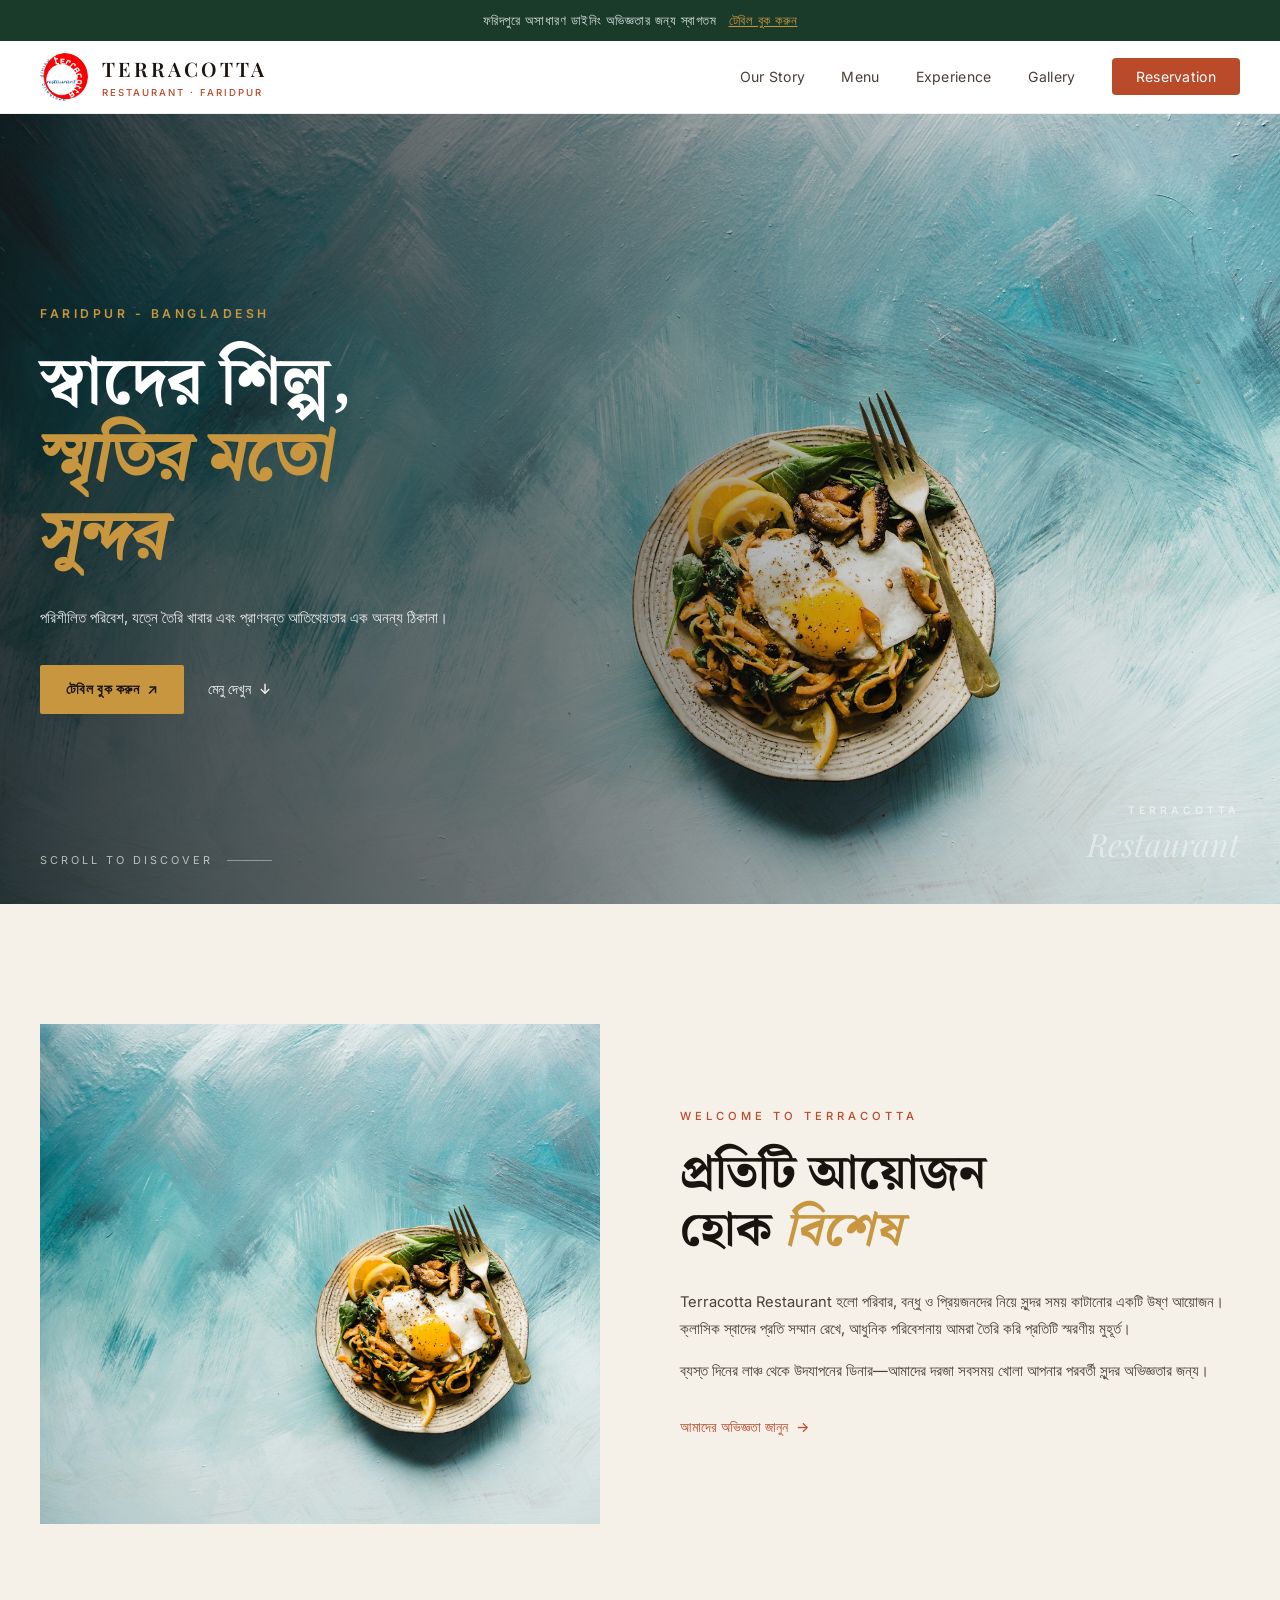
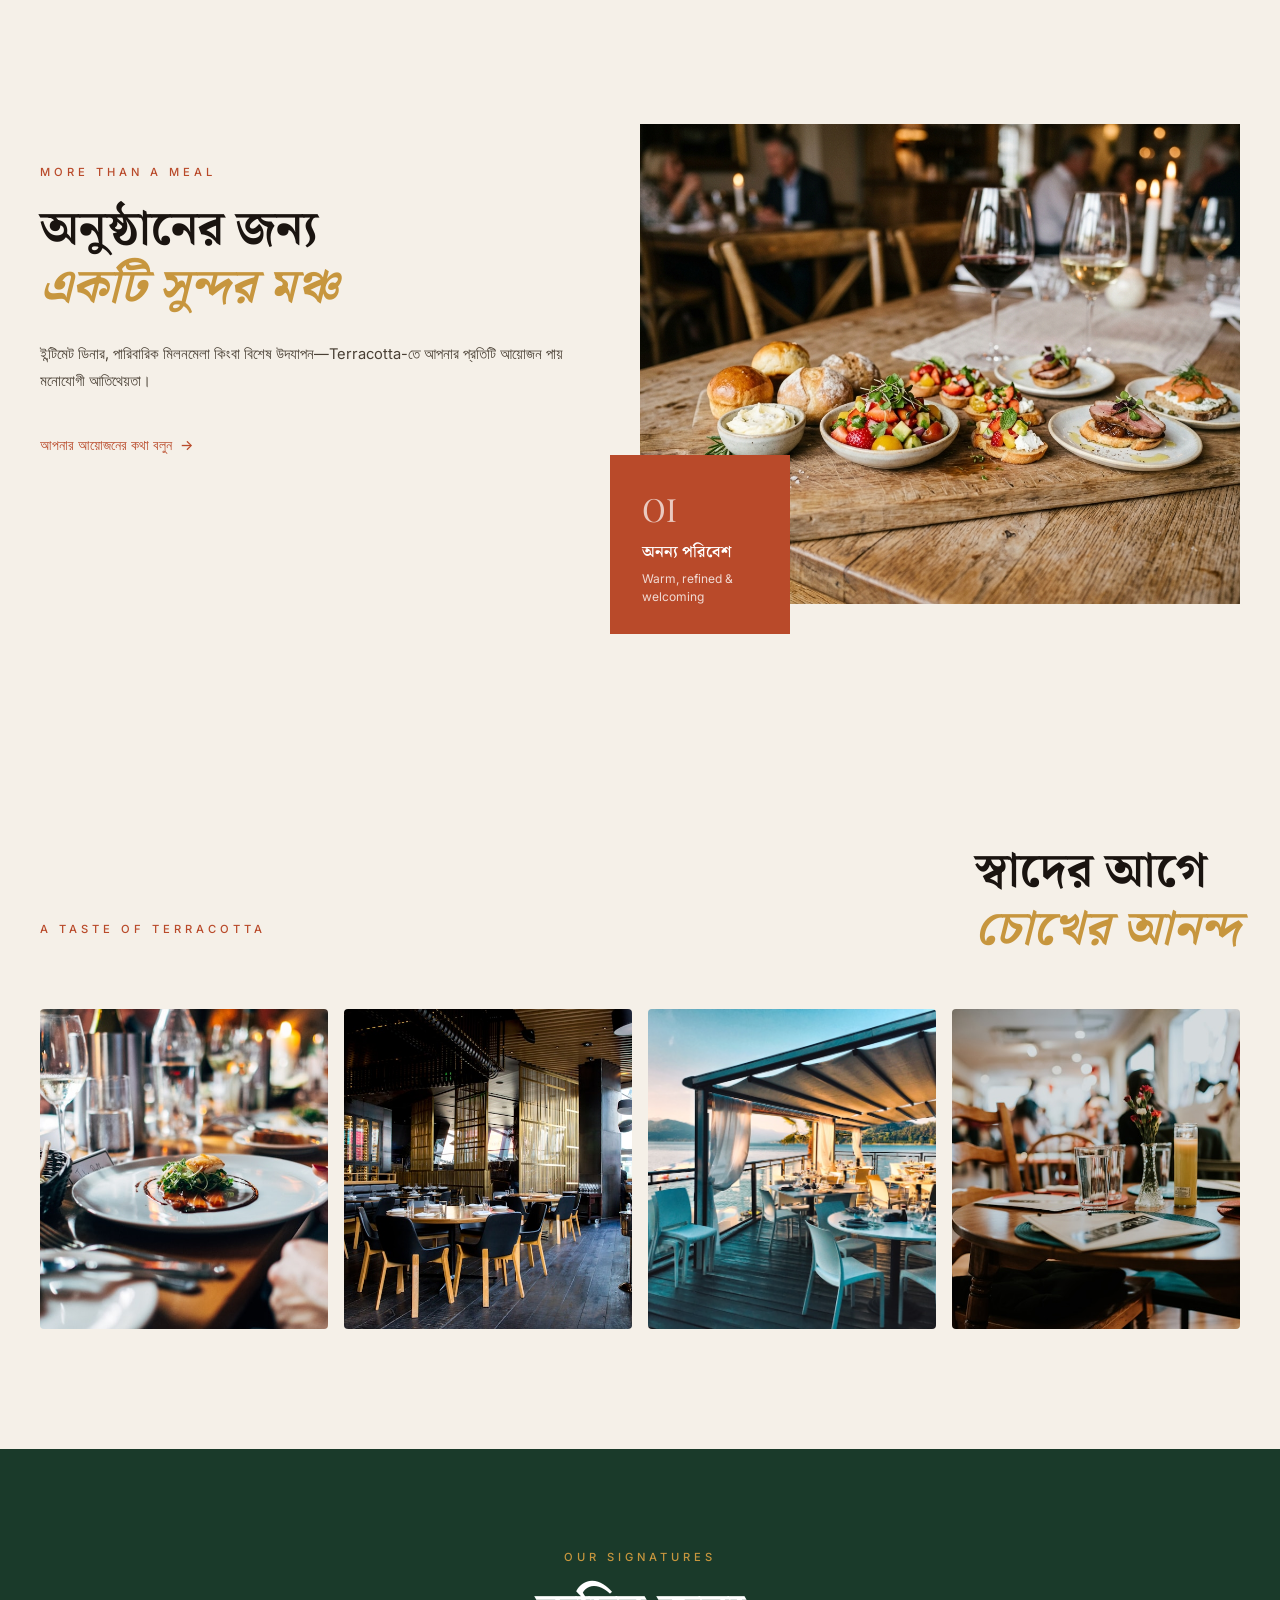
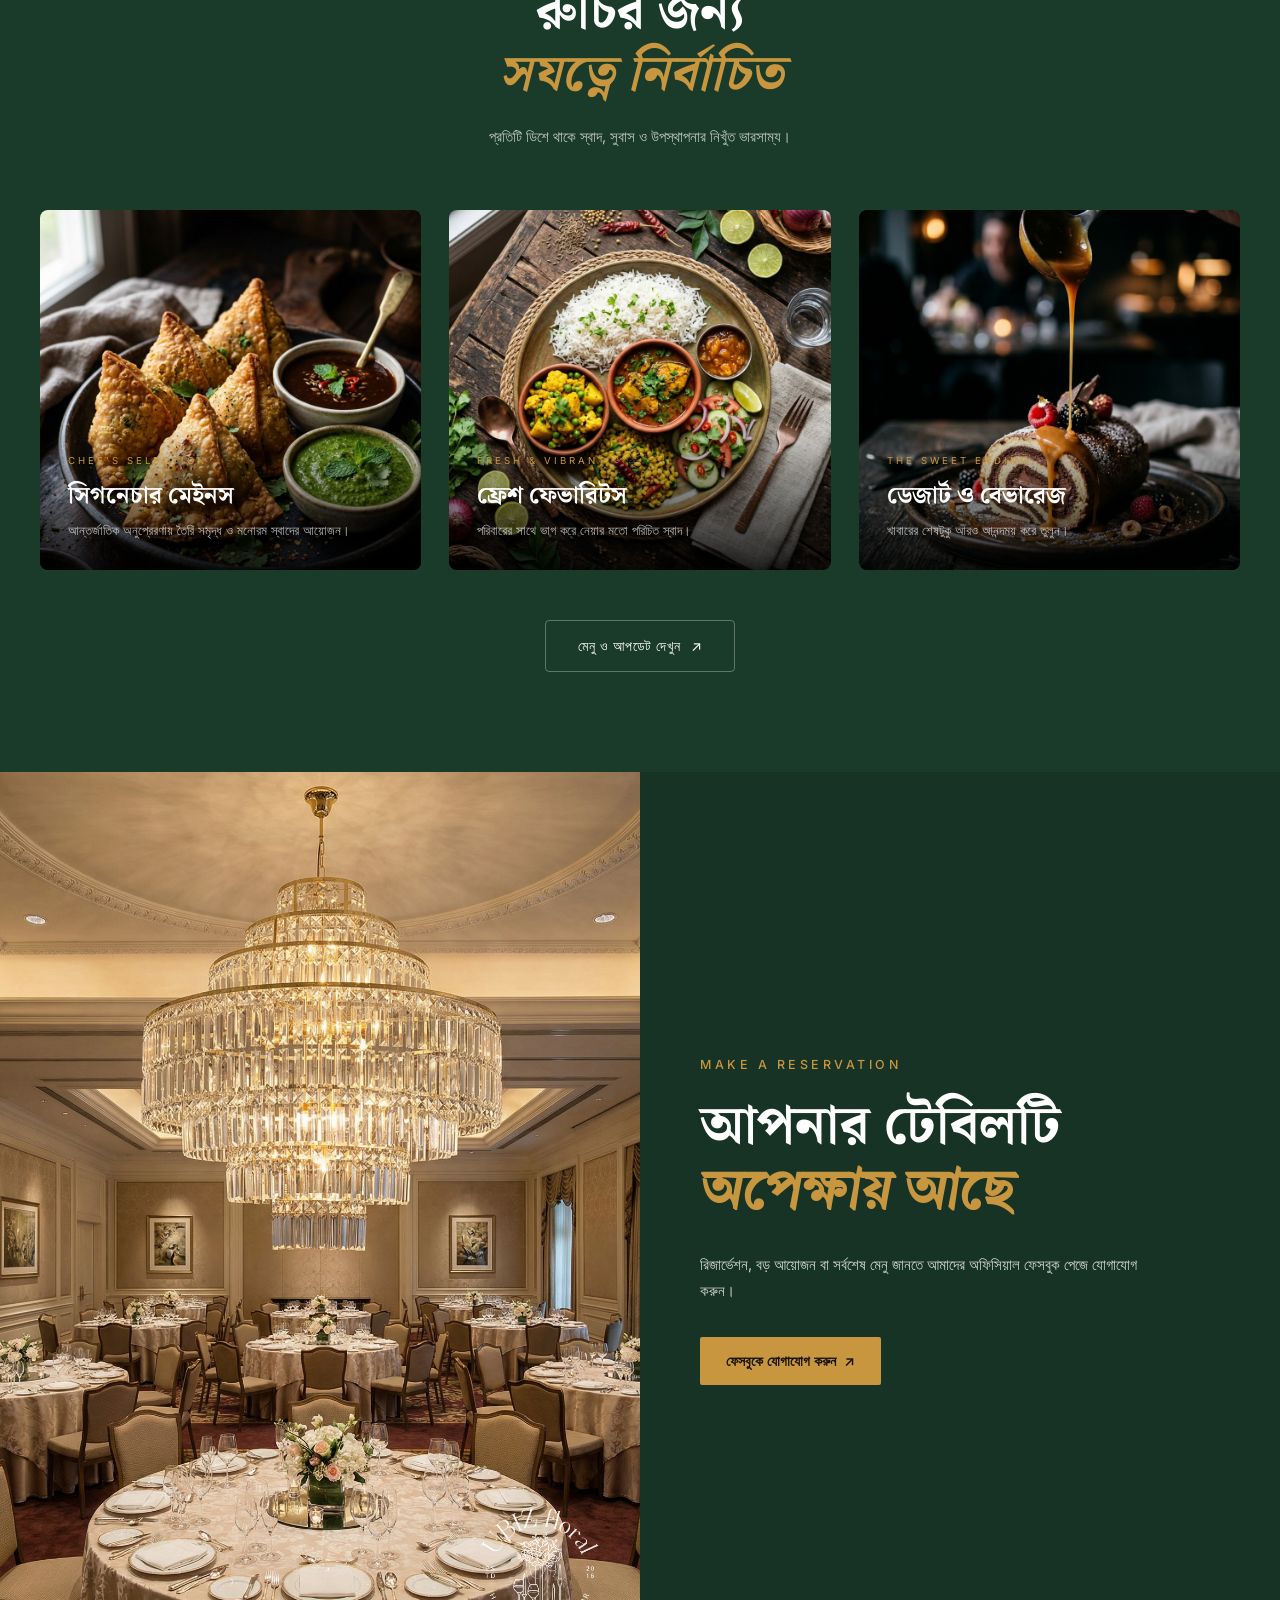
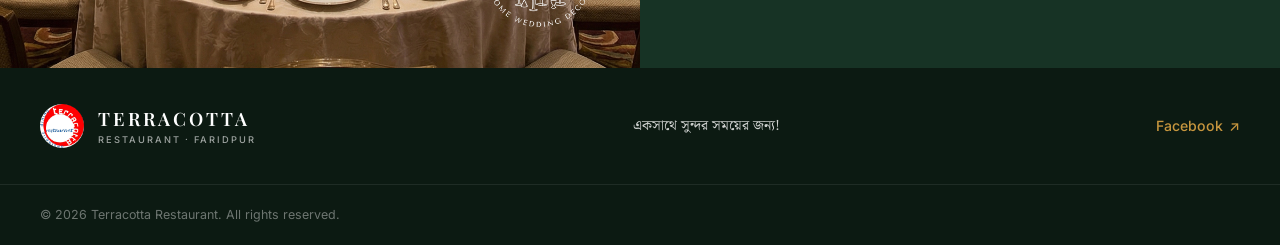
==== index.html @ ff57c8ca "Initial commit: Terracotta Restaurant Website" ====
<!DOCTYPE html>
<html lang="bn">
<head>
    <meta charset="UTF-8">
    <meta name="viewport" content="width=device-width, initial-scale=1.0">
    <title>Terracotta Restaurant · Faridpur</title>
    <meta name="description" content="Terracotta Restaurant - Faridpur's finest dining experience. Authentic cuisine, elegant ambiance, and memorable moments.">
    <link rel="icon" type="image/jpeg" href="assets/logo-restaurant.jpg">
    <link rel="preconnect" href="https://fonts.googleapis.com">
    <link rel="preconnect" href="https://fonts.gstatic.com" crossorigin>
    <link href="https://fonts.googleapis.com/css2?family=Inter:wght@300;400;500;600&family=Noto+Serif+Bengali:wght@400;500;600;700&family=Playfair+Display:ital,wght@0,400;0,600;1,400;1,600&family=Tiro+Bangla:ital@0;1&display=swap" rel="stylesheet">
    <link rel="stylesheet" href="styles.css">
</head>
<body>

    <!-- ===== ANNOUNCEMENT BAR ===== -->
    <div class="announcement-bar">
        ফরিদপুরে অসাধারণ ডাইনিং অভিজ্ঞতার জন্য স্বাগতম <a href="#reservation">টেবিল বুক করুন</a>
    </div>

    <!-- ===== HEADER ===== -->
    <header class="header" id="header">
        <div class="container">
            <a href="#" class="header-logo">
                <img src="assets/logo-restaurant.jpg" alt="Terracotta Restaurant Logo">
                <div class="header-logo-text">
                    <span class="brand-name">TERRACOTTA</span>
                    <span class="brand-sub">RESTAURANT · FARIDPUR</span>
                </div>
            </a>
            <nav>
                <ul class="nav-links" id="navLinks">
                    <li><a href="#about">Our Story</a></li>
                    <li><a href="#menu">Menu</a></li>
                    <li><a href="#experience">Experience</a></li>
                    <li><a href="#gallery">Gallery</a></li>
                    <li><a href="#reservation" class="btn-reservation">Reservation</a></li>
                </ul>
            </nav>
            <button class="mobile-menu-btn" id="mobileMenuBtn" aria-label="Toggle Menu">
                <span></span>
                <span></span>
                <span></span>
            </button>
        </div>
    </header>

    <!-- ===== HERO SECTION ===== -->
    <section class="hero" id="home">
        <div class="hero-bg">
            <img src="assets/hero.jpg" alt="Terracotta Restaurant Hero">
        </div>
        <div class="hero-overlay"></div>
        <div class="hero-container container">
            <div class="hero-content">
                <p class="hero-label">FARIDPUR - BANGLADESH</p>
                <h1 class="hero-title">
                    স্বাদের শিল্প,<br>
                    <span class="highlight">স্মৃতির মতো<br>সুন্দর</span>
                </h1>
                <p class="hero-description">
                    পরিশীলিত পরিবেশ, যত্নে তৈরি খাবার এবং প্রাণবন্ত আতিথেয়তার এক অনন্য ঠিকানা।
                </p>
                <div class="hero-buttons">
                    <a href="#reservation" class="btn-hero-primary">
                        টেবিল বুক করুন <span>↗</span>
                    </a>
                    <a href="#menu" class="btn-hero-secondary">
                        মেনু দেখুন <span>↓</span>
                    </a>
                </div>
            </div>
        </div>
        <div class="hero-bottom-bar container">
            <div class="hero-scroll">
                SCROLL TO DISCOVER <span class="hero-scroll-line"></span>
            </div>
            <div class="hero-watermark">
                <p class="wm-label">TERRACOTTA</p>
                <p class="wm-name">Restaurant</p>
            </div>
        </div>
    </section>

    <!-- ===== WELCOME / ABOUT SECTION ===== -->
    <section class="welcome" id="about">
        <div class="container">
            <div class="welcome-image">
                <img src="assets/hero.jpg" alt="Terracotta Special Dish">
            </div>
            <div class="welcome-content">
                <p class="section-label">WELCOME TO TERRACOTTA</p>
                <h2 class="section-title-bn">
                    প্রতিটি আয়োজন<br>
                    হোক <span class="highlight">বিশেষ</span>
                </h2>
                <p class="welcome-text">
                    Terracotta Restaurant হলো পরিবার, বন্ধু ও প্রিয়জনদের নিয়ে সুন্দর সময় কাটানোর একটি উষ্ণ আয়োজন। ক্লাসিক স্বাদের প্রতি সম্মান রেখে, আধুনিক পরিবেশনায় আমরা তৈরি করি প্রতিটি স্মরণীয় মুহূর্ত।
                </p>
                <p class="welcome-text">
                    ব্যস্ত দিনের লাঞ্চ থেকে উদযাপনের ডিনার—আমাদের দরজা সবসময় খোলা আপনার পরবর্তী সুন্দর অভিজ্ঞতার জন্য।
                </p>
                <a href="#experience" class="link-arrow">
                    আমাদের অভিজ্ঞতা জানুন <span>→</span>
                </a>
            </div>
        </div>
    </section>

    <!-- ===== EVENTS / MORE THAN A MEAL SECTION ===== -->
    <section class="events" id="experience">
        <div class="container">
            <div class="events-content">
                <p class="section-label">MORE THAN A MEAL</p>
                <h2 class="events-title">
                    অনুষ্ঠানের জন্য<br>
                    <span class="highlight">একটি সুন্দর মঞ্চ</span>
                </h2>
                <p class="events-text">
                    ইন্টিমেট ডিনার, পারিবারিক মিলনমেলা কিংবা বিশেষ উদযাপন—Terracotta-তে আপনার প্রতিটি আয়োজন পায় মনোযোগী আতিথেয়তা।
                </p>
                <a href="#reservation" class="link-arrow">
                    আপনার আয়োজনের কথা বলুন <span>→</span>
                </a>
            </div>
            <div class="events-image-wrapper">
                <img src="assets/event-board.jpg" alt="Terracotta Event Plating">
                <div class="events-number-box">
                    <p class="number">OI</p>
                    <p class="box-title">অনন্য পরিবেশ</p>
                    <p class="box-desc">Warm, refined & welcoming</p>
                </div>
            </div>
        </div>
    </section>

    <!-- ===== GALLERY SECTION ===== -->
    <section class="gallery" id="gallery">
        <div class="container">
            <div class="gallery-header">
                <p class="section-label">A TASTE OF TERRACOTTA</p>
                <h2 class="gallery-title">
                    স্বাদের আগে<br>
                    <span class="highlight">চোখের আনন্দ</span>
                </h2>
            </div>
            <div class="gallery-grid">
                <div class="gallery-item">
                    <img src="assets/gallery-1.jpg" alt="Fine Dining Experience">
                </div>
                <div class="gallery-item">
                    <img src="assets/gallery-2.jpg" alt="Restaurant Interior">
                </div>
                <div class="gallery-item">
                    <img src="assets/gallery-3.jpg" alt="Outdoor Dining">
                </div>
                <div class="gallery-item">
                    <img src="assets/gallery-4.jpg" alt="Casual Dining">
                </div>
            </div>
        </div>
    </section>

    <!-- ===== SIGNATURES SECTION ===== -->
    <section class="signatures" id="menu">
        <div class="container">
            <div class="signatures-header">
                <p class="section-label">OUR SIGNATURES</p>
                <h2 class="signatures-title">
                    রুচির জন্য<br>
                    <span class="highlight">সযত্নে নির্বাচিত</span>
                </h2>
                <p class="signatures-subtitle">
                    প্রতিটি ডিশে থাকে স্বাদ, সুবাস ও উপস্থাপনার নিখুঁত ভারসাম্য।
                </p>
            </div>
            <div class="signatures-grid">
                <div class="sig-card">
                    <img src="assets/sig-samosa-new.jpg" alt="Signature Mains">
                    <div class="sig-card-overlay">
                        <p class="sig-card-label">CHEF'S SELECTION</p>
                        <h3 class="sig-card-title">সিগনেচার মেইনস</h3>
                        <p class="sig-card-desc">আন্তর্জাতিক অনুপ্রেরণায় তৈরি সমৃদ্ধ ও মনোরম স্বাদের আয়োজন।</p>
                    </div>
                </div>
                <div class="sig-card">
                    <img src="assets/sig-fresh.jpg" alt="Fresh Favorites">
                    <div class="sig-card-overlay">
                        <p class="sig-card-label">FRESH & VIBRANT</p>
                        <h3 class="sig-card-title">ফ্রেশ ফেভারিটস</h3>
                        <p class="sig-card-desc">পরিবারের সাথে ভাগ করে নেয়ার মতো পরিচিত স্বাদ।</p>
                    </div>
                </div>
                <div class="sig-card">
                    <img src="assets/sig-dessert-new.jpg" alt="Dessert & Beverages">
                    <div class="sig-card-overlay">
                        <p class="sig-card-label">THE SWEET ENDING</p>
                        <h3 class="sig-card-title">ডেজার্ট ও বেভারেজ</h3>
                        <p class="sig-card-desc">খাবারের শেষটুকু আরও আনন্দময় করে তুলুন।</p>
                    </div>
                </div>
            </div>
            <div class="signatures-cta">
                <a href="#menu" class="btn-outline">
                    মেনু ও আপডেট দেখুন <span>↗</span>
                </a>
            </div>
        </div>
    </section>

    <!-- ===== RESERVATION BANNER SECTION ===== -->
    <section class="reservation-banner" id="reservation">
        <div class="res-grid">
            <div class="res-image">
                <img src="assets/reservation.jpg" alt="Terracotta Banquet Hall Reservation">
            </div>
            <div class="res-content">
                <p class="section-label">MAKE A RESERVATION</p>
                <h2 class="res-title">
                    আপনার টেবিলটি<br>
                    <span class="highlight">অপেক্ষায় আছে</span>
                </h2>
                <p class="res-text">
                    রিজার্ভেশন, বড় আয়োজন বা সর্বশেষ মেনু জানতে আমাদের অফিসিয়াল ফেসবুক পেজে যোগাযোগ করুন।
                </p>
                <a href="https://www.facebook.com/profile.php?id=100063638885169" target="_blank" rel="noopener" class="btn-res-facebook">
                    ফেসবুকে যোগাযোগ করুন <span>↗</span>
                </a>
            </div>
        </div>
    </section>

    <!-- ===== FOOTER ===== -->
    <footer class="footer">
        <div class="container footer-main-row">
            <div class="footer-brand">
                <img src="assets/logo-restaurant.jpg" alt="Terracotta Logo">
                <div class="footer-logo-text">
                    <span class="brand-name">TERRACOTTA</span>
                    <span class="brand-sub">RESTAURANT · FARIDPUR</span>
                </div>
            </div>
            <div class="footer-center-tag">
                একসাথে সুন্দর সময়ের জন্য!
            </div>
            <div class="footer-right-link">
                <a href="https://www.facebook.com/profile.php?id=100063638885169" target="_blank" rel="noopener">Facebook <span>↗</span></a>
            </div>
        </div>
        <div class="footer-bottom-bar">
            <div class="container">
                <p>&copy; 2026 Terracotta Restaurant. All rights reserved.</p>
            </div>
        </div>
    </footer>

    <script src="js/main.js"></script>
</body>
</html>
---- styles.css ----
@import url('https://fonts.googleapis.com/css2?family=Playfair+Display:ital,wght@0,400;0,500;0,600;0,700;1,400;1,500;1,600;1,700&family=Inter:wght@300;400;500;600&family=Noto+Serif+Bengali:wght@400;500;600;700&family=Tiro+Bangla:ital@0;1&family=Anek+Bangla:wght@400;500;600;700&display=swap');

/* ===== RESET & BASE ===== */
*, *::before, *::after {
  margin: 0;
  padding: 0;
  box-sizing: border-box;
}

:root {
  --color-cream: #f5f0e8;
  --color-dark-green: #1a3a2a;
  --color-terracotta: #b94a2a;
  --color-gold: #c7963e;
  --color-dark: #1a1410;
  --color-text: #4a4035;
  --color-text-light: #8a7e72;
  --color-white: #ffffff;
  --font-display: 'Playfair Display', Georgia, serif;
  --font-body: 'Inter', sans-serif;
  --font-bengali: 'Noto Serif Bengali', 'Tiro Bangla', serif;
}

html {
  scroll-behavior: smooth;
  font-size: 16px;
}

body {
  font-family: var(--font-body);
  color: var(--color-text);
  background: var(--color-cream);
  line-height: 1.6;
  overflow-x: hidden;
}

a {
  text-decoration: none;
  color: inherit;
}

img {
  max-width: 100%;
  display: block;
}

.container {
  max-width: 1320px;
  margin: 0 auto;
  padding: 0 40px;
}

/* ===== ANNOUNCEMENT BAR ===== */
.announcement-bar {
  background: var(--color-dark-green);
  padding: 10px 0;
  text-align: center;
  font-size: 0.82rem;
  color: rgba(255,255,255,0.85);
  letter-spacing: 0.5px;
}

.announcement-bar a {
  color: var(--color-gold);
  font-weight: 500;
  margin-left: 8px;
  text-decoration: underline;
}

.announcement-bar a:hover {
  color: #fff;
}

/* ===== HEADER ===== */
.header {
  background: var(--color-white);
  padding: 0 0;
  position: sticky;
  top: 0;
  z-index: 1000;
  border-bottom: 1px solid rgba(0,0,0,0.06);
}

.header .container {
  display: flex;
  align-items: center;
  justify-content: space-between;
  height: 72px;
}

.header-logo {
  display: flex;
  align-items: center;
  gap: 14px;
}

.header-logo img {
  width: 48px;
  height: 48px;
  border-radius: 50%;
  object-fit: cover;
}

.header-logo-text {
  display: flex;
  flex-direction: column;
}

.header-logo-text .brand-name {
  font-family: var(--font-display);
  font-size: 1.25rem;
  font-weight: 600;
  letter-spacing: 3px;
  color: var(--color-dark);
  text-transform: uppercase;
}

.header-logo-text .brand-sub {
  font-size: 0.6rem;
  letter-spacing: 2px;
  text-transform: uppercase;
  color: var(--color-terracotta);
  font-weight: 500;
}

.nav-links {
  display: flex;
  align-items: center;
  gap: 36px;
  list-style: none;
}

.nav-links a {
  font-size: 0.88rem;
  font-weight: 400;
  color: var(--color-text);
  letter-spacing: 0.3px;
  transition: color 0.3s;
  position: relative;
}

.nav-links a:hover {
  color: var(--color-terracotta);
}

.nav-links a::after {
  content: '';
  position: absolute;
  bottom: -4px;
  left: 0;
  width: 0;
  height: 2px;
  background: var(--color-terracotta);
  transition: width 0.3s;
}

.nav-links a:hover::after {
  width: 100%;
}

.btn-reservation {
  background: var(--color-terracotta);
  color: var(--color-white) !important;
  padding: 10px 24px;
  border-radius: 4px;
  font-weight: 500;
  font-size: 0.85rem;
  letter-spacing: 0.5px;
  transition: all 0.3s;
  border: none;
  cursor: pointer;
}

.btn-reservation:hover {
  background: #9e3d22;
  transform: translateY(-1px);
}

.btn-reservation::after {
  display: none !important;
}

/* Mobile Menu */
.mobile-menu-btn {
  display: none;
  background: none;
  border: none;
  cursor: pointer;
  padding: 8px;
}

.mobile-menu-btn span {
  display: block;
  width: 24px;
  height: 2px;
  background: var(--color-dark);
  margin: 5px 0;
  transition: 0.3s;
}

/* ===== HERO SECTION ===== */
.hero {
  position: relative;
  height: calc(100vh - 110px);
  min-height: 620px;
  max-height: 850px;
  overflow: hidden;
  display: flex;
  flex-direction: column;
  justify-content: center;
}

.hero-bg {
  position: absolute;
  top: 0;
  left: 0;
  width: 100%;
  height: 100%;
  z-index: 0;
}

.hero-bg img {
  width: 100%;
  height: 100%;
  object-fit: cover;
  object-position: center right;
}

.hero-overlay {
  position: absolute;
  top: 0;
  left: 0;
  width: 100%;
  height: 100%;
  background: linear-gradient(90deg, rgba(18,22,24,0.75) 0%, rgba(18,22,24,0.52) 42%, rgba(18,22,24,0.12) 75%, transparent 100%);
  z-index: 1;
}

.hero-container {
  position: relative;
  z-index: 2;
  width: 100%;
}

.hero-content {
  max-width: 540px;
}

.hero-label {
  font-size: 0.76rem;
  letter-spacing: 3.5px;
  text-transform: uppercase;
  color: #c7963e;
  font-weight: 600;
  margin-bottom: 22px;
}

.hero-title {
  font-family: var(--font-bengali);
  font-size: 4.2rem;
  font-weight: 700;
  color: #ffffff;
  line-height: 1.14;
  margin-bottom: 24px;
  letter-spacing: -0.5px;
}

.hero-title .highlight {
  color: #c7963e;
  font-style: italic;
  font-family: 'Tiro Bangla', 'Noto Serif Bengali', serif;
  display: inline;
}

.hero-description {
  color: rgba(255, 255, 255, 0.88);
  font-size: 0.95rem;
  line-height: 1.8;
  margin-bottom: 34px;
  max-width: 450px;
  font-weight: 400;
}

.hero-buttons {
  display: flex;
  align-items: center;
  gap: 24px;
}

.btn-hero-primary {
  background: #c7963e;
  color: #16120e;
  padding: 13px 26px;
  border-radius: 2px;
  font-weight: 600;
  font-size: 0.88rem;
  letter-spacing: 0.3px;
  transition: all 0.3s;
  display: inline-flex;
  align-items: center;
  gap: 8px;
  border: none;
}

.btn-hero-primary:hover {
  background: #b58732;
  transform: translateY(-1px);
}

.btn-hero-secondary {
  color: #ffffff;
  font-weight: 500;
  font-size: 0.88rem;
  display: inline-flex;
  align-items: center;
  gap: 8px;
  transition: color 0.3s;
}

.btn-hero-secondary:hover {
  color: #c7983e;
}

.hero-bottom-bar {
  position: absolute;
  bottom: 35px;
  left: 0;
  right: 0;
  z-index: 2;
  display: flex;
  justify-content: space-between;
  align-items: flex-end;
}

.hero-scroll {
  display: flex;
  align-items: center;
  gap: 14px;
  color: rgba(255, 255, 255, 0.65);
  font-size: 0.68rem;
  letter-spacing: 3px;
  text-transform: uppercase;
}

.hero-scroll-line {
  width: 45px;
  height: 1px;
  background: rgba(255, 255, 255, 0.4);
}

.hero-watermark {
  text-align: right;
}

.hero-watermark .wm-label {
  font-size: 0.65rem;
  letter-spacing: 4px;
  text-transform: uppercase;
  color: rgba(255, 255, 255, 0.55);
  font-weight: 600;
  margin-bottom: -2px;
}

.hero-watermark .wm-name {
  font-family: var(--font-display);
  font-size: 2rem;
  color: rgba(255, 255, 255, 0.45);
  font-style: italic;
  font-weight: 400;
}

/* ===== WELCOME / ABOUT SECTION ===== */
.welcome {
  background: var(--color-cream);
  padding: 120px 0;
}

.welcome .container {
  display: grid;
  grid-template-columns: 1fr 1fr;
  gap: 80px;
  align-items: center;
}

.welcome-image {
  position: relative;
}

.welcome-image img {
  width: 100%;
  height: 500px;
  object-fit: cover;
  border-radius: 0;
}

.welcome-content {
  padding: 20px 0;
}

.section-label {
  font-size: 0.7rem;
  letter-spacing: 4px;
  text-transform: uppercase;
  color: var(--color-terracotta);
  font-weight: 500;
  margin-bottom: 20px;
}

.section-title-bn {
  font-family: var(--font-bengali);
  font-size: 3rem;
  font-weight: 700;
  color: var(--color-dark);
  line-height: 1.2;
  margin-bottom: 28px;
}

.section-title-bn .highlight {
  color: var(--color-gold);
  font-style: italic;
}

.welcome-text {
  color: var(--color-text);
  font-size: 0.92rem;
  line-height: 1.8;
  margin-bottom: 16px;
}

.link-arrow {
  color: var(--color-terracotta);
  font-weight: 500;
  font-size: 0.88rem;
  display: inline-flex;
  align-items: center;
  gap: 8px;
  margin-top: 16px;
  transition: gap 0.3s;
}

.link-arrow:hover {
  gap: 14px;
}

/* ===== EVENTS SECTION ===== */
.events {
  background: var(--color-cream);
  padding: 80px 0 120px;
}

.events .container {
  display: grid;
  grid-template-columns: 1fr 1fr;
  gap: 0;
  align-items: start;
}

.events-content {
  padding: 40px 0;
  padding-right: 60px;
}

.events-title {
  font-family: var(--font-bengali);
  font-size: 3rem;
  font-weight: 700;
  color: var(--color-dark);
  line-height: 1.2;
  margin-bottom: 24px;
}

.events-title .highlight {
  color: var(--color-gold);
  font-style: italic;
}

.events-text {
  color: var(--color-text);
  font-size: 0.92rem;
  line-height: 1.8;
  margin-bottom: 24px;
}

.events-image-wrapper {
  position: relative;
}

.events-image-wrapper img {
  width: 100%;
  height: 480px;
  object-fit: cover;
}

.events-number-box {
  position: absolute;
  bottom: -30px;
  left: -30px;
  background: var(--color-terracotta);
  color: var(--color-white);
  padding: 28px 32px;
  width: 180px;
}

.events-number-box .number {
  font-family: var(--font-display);
  font-size: 2rem;
  font-weight: 300;
  color: rgba(255,255,255,0.7);
  margin-bottom: 6px;
}

.events-number-box .box-title {
  font-family: var(--font-bengali);
  font-size: 1rem;
  font-weight: 600;
  margin-bottom: 4px;
}

.events-number-box .box-desc {
  font-size: 0.75rem;
  color: rgba(255,255,255,0.8);
  line-height: 1.5;
}

/* ===== GALLERY SECTION ===== */
.gallery {
  background: var(--color-cream);
  padding: 120px 0;
}

.gallery-header {
  display: flex;
  justify-content: space-between;
  align-items: flex-end;
  margin-bottom: 50px;
}

.gallery-title {
  font-family: var(--font-bengali);
  font-size: 3rem;
  font-weight: 700;
  color: var(--color-dark);
  line-height: 1.2;
}

.gallery-title .highlight {
  color: var(--color-gold);
  font-style: italic;
}

.gallery-grid {
  display: grid;
  grid-template-columns: repeat(4, 1fr);
  gap: 16px;
}

.gallery-item {
  overflow: hidden;
  border-radius: 4px;
  position: relative;
}

.gallery-item img {
  width: 100%;
  height: 320px;
  object-fit: cover;
  transition: transform 0.6s ease;
}

.gallery-item:hover img {
  transform: scale(1.05);
}

/* ===== SIGNATURES SECTION ===== */
.signatures {
  background: var(--color-dark-green);
  padding: 100px 0;
}

.signatures-header {
  text-align: center;
  margin-bottom: 60px;
}

.signatures-header .section-label {
  color: var(--color-gold);
  margin-bottom: 16px;
}

.signatures-title {
  font-family: var(--font-bengali);
  font-size: 3.2rem;
  font-weight: 700;
  color: var(--color-white);
  line-height: 1.2;
  margin-bottom: 20px;
}

.signatures-title .highlight {
  color: var(--color-gold);
  font-style: italic;
}

.signatures-subtitle {
  color: rgba(255,255,255,0.7);
  font-size: 0.92rem;
}

.signatures-grid {
  display: grid;
  grid-template-columns: repeat(3, 1fr);
  gap: 28px;
  margin-bottom: 50px;
}

.sig-card {
  position: relative;
  border-radius: 8px;
  overflow: hidden;
  background: rgba(255,255,255,0.05);
}

.sig-card img {
  width: 100%;
  height: 360px;
  object-fit: cover;
  transition: transform 0.5s;
}

.sig-card:hover img {
  transform: scale(1.05);
}

.sig-card-overlay {
  position: absolute;
  bottom: 0;
  left: 0;
  right: 0;
  padding: 28px;
  background: linear-gradient(transparent, rgba(0,0,0,0.85));
}

.sig-card-label {
  font-size: 0.6rem;
  letter-spacing: 3px;
  text-transform: uppercase;
  color: var(--color-gold);
  margin-bottom: 8px;
}

.sig-card-title {
  font-family: var(--font-bengali);
  font-size: 1.5rem;
  font-weight: 700;
  color: var(--color-white);
  margin-bottom: 6px;
}

.sig-card-desc {
  color: rgba(255,255,255,0.7);
  font-size: 0.8rem;
  line-height: 1.6;
}

.signatures-cta {
  text-align: center;
}

.btn-outline {
  display: inline-flex;
  align-items: center;
  gap: 10px;
  padding: 14px 32px;
  border: 1px solid rgba(255,255,255,0.3);
  color: var(--color-white);
  border-radius: 4px;
  font-size: 0.88rem;
  font-weight: 400;
  letter-spacing: 0.5px;
  transition: all 0.3s;
}

.btn-outline:hover {
  border-color: var(--color-gold);
  color: var(--color-gold);
  background: rgba(255,255,255,0.05);
}

/* ===== RESERVATION BANNER SECTION ===== */
.reservation-banner {
  background: var(--color-dark-green);
  overflow: hidden;
}

.res-grid {
  display: grid;
  grid-template-columns: 1fr 1fr;
  min-height: 480px;
}

.res-image {
  position: relative;
  width: 100%;
  height: 100%;
  min-height: 420px;
}

.res-image img {
  width: 100%;
  height: 100%;
  object-fit: cover;
}

.res-content {
  background: #173325;
  padding: 80px 60px;
  display: flex;
  flex-direction: column;
  justify-content: center;
}

.res-content .section-label {
  color: #c7963e;
  font-size: 0.78rem;
  letter-spacing: 3.5px;
  margin-bottom: 20px;
}

.res-title {
  font-family: var(--font-bengali);
  font-size: 3.4rem;
  font-weight: 700;
  color: #ffffff;
  line-height: 1.2;
  margin-bottom: 24px;
}

.res-title .highlight {
  color: #c7963e;
  font-style: italic;
  font-family: 'Tiro Bangla', 'Noto Serif Bengali', serif;
  display: inline;
}

.res-text {
  color: rgba(255, 255, 255, 0.8);
  font-size: 0.92rem;
  line-height: 1.8;
  margin-bottom: 32px;
  max-width: 440px;
}

.btn-res-facebook {
  background: #c7963e;
  color: #16120e;
  padding: 13px 26px;
  border-radius: 2px;
  font-weight: 600;
  font-size: 0.88rem;
  display: inline-flex;
  align-items: center;
  gap: 8px;
  width: fit-content;
  transition: background 0.3s;
}

.btn-res-facebook:hover {
  background: #b58732;
}

/* ===== FOOTER ===== */
.footer {
  background: #0c1a12;
  color: #ffffff;
  padding-top: 36px;
}

.footer-main-row {
  display: flex;
  align-items: center;
  justify-content: space-between;
  padding-bottom: 36px;
}

.footer-brand {
  display: flex;
  align-items: center;
  gap: 14px;
}

.footer-brand img {
  width: 44px;
  height: 44px;
  border-radius: 50%;
  object-fit: cover;
}

.footer-logo-text {
  display: flex;
  flex-direction: column;
}

.footer-logo-text .brand-name {
  font-family: var(--font-display);
  font-size: 1.15rem;
  font-weight: 600;
  letter-spacing: 3px;
  color: #ffffff;
  text-transform: uppercase;
}

.footer-logo-text .brand-sub {
  font-size: 0.58rem;
  letter-spacing: 2px;
  text-transform: uppercase;
  color: rgba(255, 255, 255, 0.6);
  font-weight: 500;
}

.footer-center-tag {
  font-size: 0.88rem;
  color: rgba(255, 255, 255, 0.8);
  font-family: var(--font-bengali);
}

.footer-right-link a {
  color: #c7963e;
  font-size: 0.88rem;
  font-weight: 500;
  display: inline-flex;
  align-items: center;
  gap: 6px;
  transition: color 0.3s;
}

.footer-right-link a:hover {
  color: #ffffff;
}

.footer-bottom-bar {
  border-top: 1px solid rgba(255, 255, 255, 0.08);
  padding: 20px 0;
}

.footer-bottom-bar p {
  color: rgba(255, 255, 255, 0.4);
  font-size: 0.78rem;
}

/* ===== RESPONSIVE ===== */
@media (max-width: 1024px) {
  .container {
    padding: 0 30px;
  }
  
  .hero-title {
    font-size: 3.2rem;
  }
  
  .welcome .container {
    gap: 40px;
  }
  
  .gallery-grid {
    grid-template-columns: repeat(2, 1fr);
  }
  
  .signatures-grid {
    grid-template-columns: repeat(2, 1fr);
  }

  .res-content {
    padding: 60px 40px;
  }
  
  .res-title {
    font-size: 2.8rem;
  }
}

@media (max-width: 768px) {
  html {
    font-size: 15px;
  }

  .container {
    padding: 0 20px;
  }

  .announcement-bar {
    padding: 8px 12px;
    font-size: 0.74rem;
  }
  
  .header .container {
    height: 64px;
  }

  .header-logo img {
    width: 38px;
    height: 38px;
  }

  .header-logo-text .brand-name {
    font-size: 1.05rem;
    letter-spacing: 2px;
  }

  .header-logo-text .brand-sub {
    font-size: 0.52rem;
  }
  
  .nav-links {
    display: none;
    position: fixed;
    top: 64px;
    left: 0;
    right: 0;
    background: #ffffff;
    flex-direction: column;
    padding: 24px 20px;
    gap: 16px;
    align-items: flex-start;
    box-shadow: 0 10px 30px rgba(0,0,0,0.12);
    z-index: 999;
  }
  
  .nav-links.active {
    display: flex;
  }

  .nav-links li {
    width: 100%;
  }

  .nav-links a {
    font-size: 1rem;
    display: block;
    padding: 8px 0;
  }

  .btn-reservation {
    width: 100%;
    text-align: center;
    padding: 12px 20px;
    margin-top: 8px;
  }
  
  .mobile-menu-btn {
    display: block;
  }

  /* Hero Section Mobile */
  .hero {
    height: auto;
    min-height: 520px;
    padding: 60px 0 70px;
  }

  .hero-overlay {
    background: linear-gradient(180deg, rgba(18,22,24,0.85) 0%, rgba(18,22,24,0.7) 60%, rgba(18,22,24,0.92) 100%);
  }
  
  .hero-title {
    font-size: 2.6rem;
    line-height: 1.2;
    margin-bottom: 20px;
  }

  .hero-label {
    font-size: 0.72rem;
    letter-spacing: 3px;
    margin-bottom: 16px;
  }

  .hero-description {
    font-size: 0.9rem;
    line-height: 1.7;
    margin-bottom: 28px;
  }

  .hero-buttons {
    flex-direction: column;
    align-items: stretch;
    gap: 14px;
  }

  .btn-hero-primary {
    width: 100%;
    justify-content: center;
    padding: 14px 20px;
  }

  .btn-hero-secondary {
    justify-content: center;
    padding: 8px 0;
  }

  .hero-bottom-bar {
    position: relative;
    bottom: auto;
    left: auto;
    right: auto;
    margin-top: 40px;
  }

  .hero-watermark {
    display: none;
  }

  /* Welcome Section Mobile */
  .welcome {
    padding: 60px 0;
  }

  .welcome .container {
    grid-template-columns: 1fr;
    gap: 36px;
  }

  .welcome-image img {
    height: 320px;
  }

  .section-title-bn {
    font-size: 2.2rem;
  }

  /* Events Section Mobile */
  .events {
    padding: 60px 0;
  }

  .events .container {
    grid-template-columns: 1fr;
    gap: 36px;
  }

  .events-content {
    padding: 0;
  }

  .events-title {
    font-size: 2.2rem;
  }

  .events-image-wrapper img {
    height: 320px;
  }

  .events-number-box {
    position: relative;
    bottom: auto;
    left: auto;
    width: calc(100% - 30px);
    margin: -40px auto 0;
    z-index: 3;
    padding: 20px 24px;
  }

  /* Gallery Section Mobile */
  .gallery {
    padding: 60px 0;
  }

  .gallery-header {
    flex-direction: column;
    align-items: flex-start;
    gap: 12px;
    margin-bottom: 32px;
  }

  .gallery-title {
    font-size: 2.2rem;
  }

  .gallery-grid {
    grid-template-columns: 1fr;
    gap: 14px;
  }

  .gallery-item img {
    height: 240px;
  }

  /* Signatures Section Mobile */
  .signatures {
    padding: 60px 0;
  }

  .signatures-title {
    font-size: 2.4rem;
  }

  .signatures-grid {
    grid-template-columns: 1fr;
    gap: 20px;
  }

  .sig-card img {
    height: 320px;
  }

  /* Reservation Banner Mobile */
  .res-grid {
    grid-template-columns: 1fr;
  }
  
  .res-image {
    min-height: 260px;
    height: 260px;
  }

  .res-content {
    padding: 44px 20px;
  }
  
  .res-title {
    font-size: 2.2rem;
    margin-bottom: 18px;
  }

  .res-text {
    font-size: 0.9rem;
    margin-bottom: 24px;
  }

  .btn-res-facebook {
    width: 100%;
    justify-content: center;
    padding: 14px 20px;
  }
  
  /* Footer Mobile */
  .footer-main-row {
    flex-direction: column;
    gap: 20px;
    align-items: flex-start;
    padding-bottom: 24px;
  }

  .footer-bottom-bar p {
    font-size: 0.74rem;
  }
}

@media (max-width: 480px) {
  .hero-title {
    font-size: 2.2rem;
  }

  .section-title-bn,
  .events-title,
  .gallery-title,
  .signatures-title,
  .res-title {
    font-size: 1.95rem;
  }
}
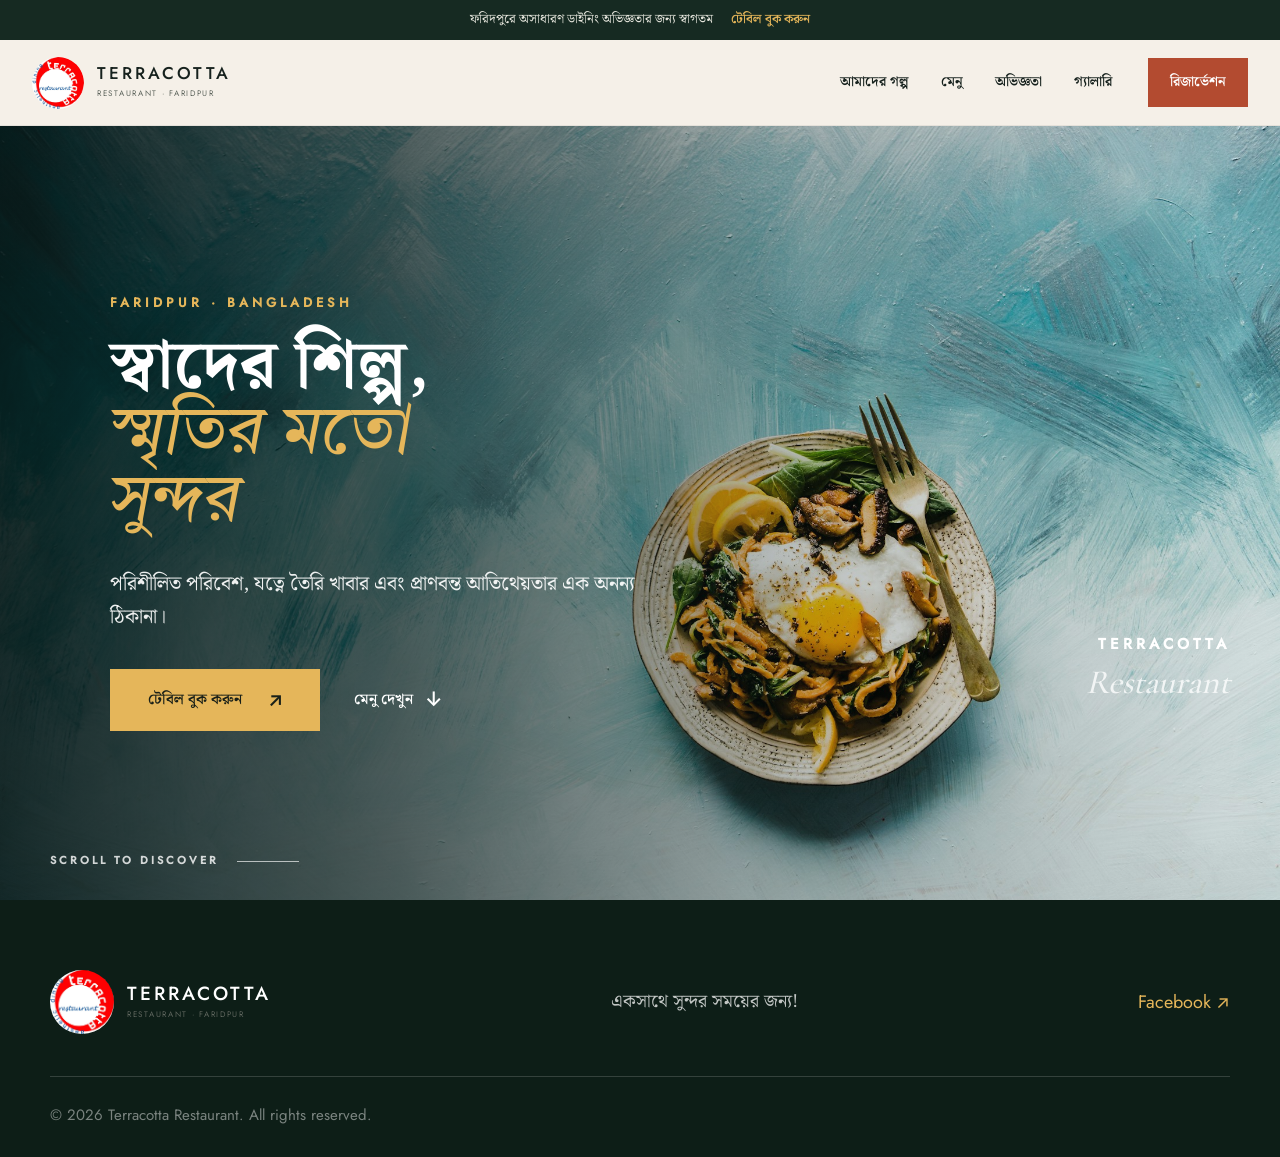
==== commit 806d9984: "Update hero section layout, Bengali header nav, responsive CSS and subpages" ====
--- a/index.html
+++ b/index.html
@@ -1,259 +1,67 @@
-<!DOCTYPE html>
+<!doctype html>
 <html lang="bn">
 <head>
-    <meta charset="UTF-8">
-    <meta name="viewport" content="width=device-width, initial-scale=1.0">
-    <title>Terracotta Restaurant · Faridpur</title>
-    <meta name="description" content="Terracotta Restaurant - Faridpur's finest dining experience. Authentic cuisine, elegant ambiance, and memorable moments.">
-    <link rel="icon" type="image/jpeg" href="assets/logo-restaurant.jpg">
-    <link rel="preconnect" href="https://fonts.googleapis.com">
-    <link rel="preconnect" href="https://fonts.gstatic.com" crossorigin>
-    <link href="https://fonts.googleapis.com/css2?family=Inter:wght@300;400;500;600&family=Noto+Serif+Bengali:wght@400;500;600;700&family=Playfair+Display:ital,wght@0,400;0,600;1,400;1,600&family=Tiro+Bangla:ital@0;1&display=swap" rel="stylesheet">
-    <link rel="stylesheet" href="styles.css">
+  <meta charset="UTF-8">
+  <meta name="viewport" content="width=device-width, initial-scale=1.0">
+  <title>Terracotta Restaurant · Faridpur</title>
+  <meta name="description" content="Terracotta Restaurant — Faridpur-এর স্মরণীয় স্বাদ ও আতিথেয়তার ঠিকানা।">
+  <link rel="icon" type="image/jpeg" href="assets/logo-restaurant.jpg">
+  <link rel="preconnect" href="https://fonts.googleapis.com">
+  <link rel="preconnect" href="https://fonts.gstatic.com" crossorigin>
+  <link href="https://fonts.googleapis.com/css2?family=Inter:wght@300;400;500;600&family=Noto+Serif+Bengali:wght@400;500;600;700&family=Tiro+Bangla:ital@0;1&display=swap" rel="stylesheet">
+  <link rel="stylesheet" href="styles.css">
 </head>
 <body>
+  <div class="announcement-bar">
+    ফরিদপুরে অসাধারণ ডাইনিং অভিজ্ঞতার জন্য স্বাগতম
+    <a href="reservation.html">টেবিল বুক করুন</a>
+  </div>
 
-    <!-- ===== ANNOUNCEMENT BAR ===== -->
-    <div class="announcement-bar">
-        ফরিদপুরে অসাধারণ ডাইনিং অভিজ্ঞতার জন্য স্বাগতম <a href="#reservation">টেবিল বুক করুন</a>
+  <header class="site-header" id="header">
+    <div class="header-inner">
+      <a class="brand" href="index.html" aria-label="Terracotta Restaurant home">
+        <img src="assets/logo-restaurant.jpg" alt="Terracotta Restaurant logo">
+        <span class="brand-copy"><strong>TERRACOTTA</strong><small>RESTAURANT · FARIDPUR</small></span>
+      </a>
+      <button class="mobile-menu-btn" id="mobileMenuBtn" aria-label="মেনু খুলুন" aria-expanded="false"><i></i><i></i><i></i></button>
+      <nav class="main-nav" id="navLinks" aria-label="প্রধান নেভিগেশন">
+        <a href="about.html">আমাদের গল্প</a>
+        <a href="menu.html">মেনু</a>
+        <a href="experience.html">অভিজ্ঞতা</a>
+        <a href="gallery.html">গ্যালারি</a>
+        <a class="nav-cta" href="reservation.html">রিজার্ভেশন</a>
+      </nav>
     </div>
+  </header>
 
-    <!-- ===== HEADER ===== -->
-    <header class="header" id="header">
-        <div class="container">
-            <a href="#" class="header-logo">
-                <img src="assets/logo-restaurant.jpg" alt="Terracotta Restaurant Logo">
-                <div class="header-logo-text">
-                    <span class="brand-name">TERRACOTTA</span>
-                    <span class="brand-sub">RESTAURANT · FARIDPUR</span>
-                </div>
-            </a>
-            <nav>
-                <ul class="nav-links" id="navLinks">
-                    <li><a href="#about">Our Story</a></li>
-                    <li><a href="#menu">Menu</a></li>
-                    <li><a href="#experience">Experience</a></li>
-                    <li><a href="#gallery">Gallery</a></li>
-                    <li><a href="#reservation" class="btn-reservation">Reservation</a></li>
-                </ul>
-            </nav>
-            <button class="mobile-menu-btn" id="mobileMenuBtn" aria-label="Toggle Menu">
-                <span></span>
-                <span></span>
-                <span></span>
-            </button>
+  <main>
+    <section class="hero" id="home">
+      <img class="hero-image" src="assets/hero.jpg" alt="Terracotta-এর স্বাক্ষর খাবার">
+      <div class="hero-shade"></div>
+      <div class="hero-inner page-width">
+        <div class="hero-copy">
+          <p class="eyebrow gold">FARIDPUR · BANGLADESH</p>
+          <h1>স্বাদের শিল্প,<br><em>স্মৃতির মতো<br>সুন্দর</em></h1>
+          <p class="hero-lead">পরিশীলিত পরিবেশ, যত্নে তৈরি খাবার এবং প্রাণবন্ত আতিথেয়তার এক অনন্য ঠিকানা।</p>
+          <div class="hero-actions">
+            <a class="button button-gold" href="reservation.html">টেবিল বুক করুন <span>↗</span></a>
+            <a class="text-link light" href="menu.html">মেনু দেখুন <span>↓</span></a>
+          </div>
         </div>
-    </header>
-
-    <!-- ===== HERO SECTION ===== -->
-    <section class="hero" id="home">
-        <div class="hero-bg">
-            <img src="assets/hero.jpg" alt="Terracotta Restaurant Hero">
-        </div>
-        <div class="hero-overlay"></div>
-        <div class="hero-container container">
-            <div class="hero-content">
-                <p class="hero-label">FARIDPUR - BANGLADESH</p>
-                <h1 class="hero-title">
-                    স্বাদের শিল্প,<br>
-                    <span class="highlight">স্মৃতির মতো<br>সুন্দর</span>
-                </h1>
-                <p class="hero-description">
-                    পরিশীলিত পরিবেশ, যত্নে তৈরি খাবার এবং প্রাণবন্ত আতিথেয়তার এক অনন্য ঠিকানা।
-                </p>
-                <div class="hero-buttons">
-                    <a href="#reservation" class="btn-hero-primary">
-                        টেবিল বুক করুন <span>↗</span>
-                    </a>
-                    <a href="#menu" class="btn-hero-secondary">
-                        মেনু দেখুন <span>↓</span>
-                    </a>
-                </div>
-            </div>
-        </div>
-        <div class="hero-bottom-bar container">
-            <div class="hero-scroll">
-                SCROLL TO DISCOVER <span class="hero-scroll-line"></span>
-            </div>
-            <div class="hero-watermark">
-                <p class="wm-label">TERRACOTTA</p>
-                <p class="wm-name">Restaurant</p>
-            </div>
-        </div>
+      </div>
+      <div class="hero-bottom page-width">
+        <span class="scroll-note">SCROLL TO DISCOVER <i></i></span>
+        <span class="hero-watermark"><b>TERRACOTTA</b><em>Restaurant</em></span>
+      </div>
     </section>
 
-    <!-- ===== WELCOME / ABOUT SECTION ===== -->
-    <section class="welcome" id="about">
-        <div class="container">
-            <div class="welcome-image">
-                <img src="assets/hero.jpg" alt="Terracotta Special Dish">
-            </div>
-            <div class="welcome-content">
-                <p class="section-label">WELCOME TO TERRACOTTA</p>
-                <h2 class="section-title-bn">
-                    প্রতিটি আয়োজন<br>
-                    হোক <span class="highlight">বিশেষ</span>
-                </h2>
-                <p class="welcome-text">
-                    Terracotta Restaurant হলো পরিবার, বন্ধু ও প্রিয়জনদের নিয়ে সুন্দর সময় কাটানোর একটি উষ্ণ আয়োজন। ক্লাসিক স্বাদের প্রতি সম্মান রেখে, আধুনিক পরিবেশনায় আমরা তৈরি করি প্রতিটি স্মরণীয় মুহূর্ত।
-                </p>
-                <p class="welcome-text">
-                    ব্যস্ত দিনের লাঞ্চ থেকে উদযাপনের ডিনার—আমাদের দরজা সবসময় খোলা আপনার পরবর্তী সুন্দর অভিজ্ঞতার জন্য।
-                </p>
-                <a href="#experience" class="link-arrow">
-                    আমাদের অভিজ্ঞতা জানুন <span>→</span>
-                </a>
-            </div>
-        </div>
-    </section>
+    <!-- Home intentionally stays focused: the other sections now live on their own pages. -->
+  </main>
 
-    <!-- ===== EVENTS / MORE THAN A MEAL SECTION ===== -->
-    <section class="events" id="experience">
-        <div class="container">
-            <div class="events-content">
-                <p class="section-label">MORE THAN A MEAL</p>
-                <h2 class="events-title">
-                    অনুষ্ঠানের জন্য<br>
-                    <span class="highlight">একটি সুন্দর মঞ্চ</span>
-                </h2>
-                <p class="events-text">
-                    ইন্টিমেট ডিনার, পারিবারিক মিলনমেলা কিংবা বিশেষ উদযাপন—Terracotta-তে আপনার প্রতিটি আয়োজন পায় মনোযোগী আতিথেয়তা।
-                </p>
-                <a href="#reservation" class="link-arrow">
-                    আপনার আয়োজনের কথা বলুন <span>→</span>
-                </a>
-            </div>
-            <div class="events-image-wrapper">
-                <img src="assets/event-board.jpg" alt="Terracotta Event Plating">
-                <div class="events-number-box">
-                    <p class="number">OI</p>
-                    <p class="box-title">অনন্য পরিবেশ</p>
-                    <p class="box-desc">Warm, refined & welcoming</p>
-                </div>
-            </div>
-        </div>
-    </section>
-
-    <!-- ===== GALLERY SECTION ===== -->
-    <section class="gallery" id="gallery">
-        <div class="container">
-            <div class="gallery-header">
-                <p class="section-label">A TASTE OF TERRACOTTA</p>
-                <h2 class="gallery-title">
-                    স্বাদের আগে<br>
-                    <span class="highlight">চোখের আনন্দ</span>
-                </h2>
-            </div>
-            <div class="gallery-grid">
-                <div class="gallery-item">
-                    <img src="assets/gallery-1.jpg" alt="Fine Dining Experience">
-                </div>
-                <div class="gallery-item">
-                    <img src="assets/gallery-2.jpg" alt="Restaurant Interior">
-                </div>
-                <div class="gallery-item">
-                    <img src="assets/gallery-3.jpg" alt="Outdoor Dining">
-                </div>
-                <div class="gallery-item">
-                    <img src="assets/gallery-4.jpg" alt="Casual Dining">
-                </div>
-            </div>
-        </div>
-    </section>
-
-    <!-- ===== SIGNATURES SECTION ===== -->
-    <section class="signatures" id="menu">
-        <div class="container">
-            <div class="signatures-header">
-                <p class="section-label">OUR SIGNATURES</p>
-                <h2 class="signatures-title">
-                    রুচির জন্য<br>
-                    <span class="highlight">সযত্নে নির্বাচিত</span>
-                </h2>
-                <p class="signatures-subtitle">
-                    প্রতিটি ডিশে থাকে স্বাদ, সুবাস ও উপস্থাপনার নিখুঁত ভারসাম্য।
-                </p>
-            </div>
-            <div class="signatures-grid">
-                <div class="sig-card">
-                    <img src="assets/sig-samosa-new.jpg" alt="Signature Mains">
-                    <div class="sig-card-overlay">
-                        <p class="sig-card-label">CHEF'S SELECTION</p>
-                        <h3 class="sig-card-title">সিগনেচার মেইনস</h3>
-                        <p class="sig-card-desc">আন্তর্জাতিক অনুপ্রেরণায় তৈরি সমৃদ্ধ ও মনোরম স্বাদের আয়োজন।</p>
-                    </div>
-                </div>
-                <div class="sig-card">
-                    <img src="assets/sig-fresh.jpg" alt="Fresh Favorites">
-                    <div class="sig-card-overlay">
-                        <p class="sig-card-label">FRESH & VIBRANT</p>
-                        <h3 class="sig-card-title">ফ্রেশ ফেভারিটস</h3>
-                        <p class="sig-card-desc">পরিবারের সাথে ভাগ করে নেয়ার মতো পরিচিত স্বাদ।</p>
-                    </div>
-                </div>
-                <div class="sig-card">
-                    <img src="assets/sig-dessert-new.jpg" alt="Dessert & Beverages">
-                    <div class="sig-card-overlay">
-                        <p class="sig-card-label">THE SWEET ENDING</p>
-                        <h3 class="sig-card-title">ডেজার্ট ও বেভারেজ</h3>
-                        <p class="sig-card-desc">খাবারের শেষটুকু আরও আনন্দময় করে তুলুন।</p>
-                    </div>
-                </div>
-            </div>
-            <div class="signatures-cta">
-                <a href="#menu" class="btn-outline">
-                    মেনু ও আপডেট দেখুন <span>↗</span>
-                </a>
-            </div>
-        </div>
-    </section>
-
-    <!-- ===== RESERVATION BANNER SECTION ===== -->
-    <section class="reservation-banner" id="reservation">
-        <div class="res-grid">
-            <div class="res-image">
-                <img src="assets/reservation.jpg" alt="Terracotta Banquet Hall Reservation">
-            </div>
-            <div class="res-content">
-                <p class="section-label">MAKE A RESERVATION</p>
-                <h2 class="res-title">
-                    আপনার টেবিলটি<br>
-                    <span class="highlight">অপেক্ষায় আছে</span>
-                </h2>
-                <p class="res-text">
-                    রিজার্ভেশন, বড় আয়োজন বা সর্বশেষ মেনু জানতে আমাদের অফিসিয়াল ফেসবুক পেজে যোগাযোগ করুন।
-                </p>
-                <a href="https://www.facebook.com/profile.php?id=100063638885169" target="_blank" rel="noopener" class="btn-res-facebook">
-                    ফেসবুকে যোগাযোগ করুন <span>↗</span>
-                </a>
-            </div>
-        </div>
-    </section>
-
-    <!-- ===== FOOTER ===== -->
-    <footer class="footer">
-        <div class="container footer-main-row">
-            <div class="footer-brand">
-                <img src="assets/logo-restaurant.jpg" alt="Terracotta Logo">
-                <div class="footer-logo-text">
-                    <span class="brand-name">TERRACOTTA</span>
-                    <span class="brand-sub">RESTAURANT · FARIDPUR</span>
-                </div>
-            </div>
-            <div class="footer-center-tag">
-                একসাথে সুন্দর সময়ের জন্য!
-            </div>
-            <div class="footer-right-link">
-                <a href="https://www.facebook.com/profile.php?id=100063638885169" target="_blank" rel="noopener">Facebook <span>↗</span></a>
-            </div>
-        </div>
-        <div class="footer-bottom-bar">
-            <div class="container">
-                <p>&copy; 2026 Terracotta Restaurant. All rights reserved.</p>
-            </div>
-        </div>
-    </footer>
-
-    <script src="js/main.js"></script>
+  <footer class="site-footer">
+    <div class="footer-inner"><a class="brand" href="index.html"><img src="assets/logo-restaurant.jpg" alt="Terracotta logo"><span class="brand-copy"><strong>TERRACOTTA</strong><small>RESTAURANT · FARIDPUR</small></span></a><p>একসাথে সুন্দর সময়ের জন্য!</p><a class="footer-link" href="https://www.facebook.com/profile.php?id=100063638885169" target="_blank" rel="noopener">Facebook ↗</a></div>
+    <div class="footer-bottom"><span>© 2026 Terracotta Restaurant. All rights reserved.</span></div>
+  </footer>
+  <script src="js/main.js"></script>
 </body>
 </html>
--- a/styles.css
+++ b/styles.css
@@ -1,1159 +1,32 @@
-@import url('https://fonts.googleapis.com/css2?family=Playfair+Display:ital,wght@0,400;0,500;0,600;0,700;1,400;1,500;1,600;1,700&family=Inter:wght@300;400;500;600&family=Noto+Serif+Bengali:wght@400;500;600;700&family=Tiro+Bangla:ital@0;1&family=Anek+Bangla:wght@400;500;600;700&display=swap');
+@import url('https://fonts.googleapis.com/css2?family=Inter:wght@300;400;500;600&family=Noto+Serif+Bengali:wght@400;500;600;700&family=Tiro+Bangla:ital@0;1&display=swap');
 
-/* ===== RESET & BASE ===== */
-*, *::before, *::after {
-  margin: 0;
-  padding: 0;
-  box-sizing: border-box;
-}
+@font-face{font-family:JostLocal;src:url('assets/fonts/jost-400.woff2')}@font-face{font-family:JostLocal;src:url('assets/fonts/jost-500.woff2');font-weight:500}@font-face{font-family:CormorantLocal;src:url('assets/fonts/cormorant-500.woff2');font-weight:500}@font-face{font-family:CormorantLocal;src:url('assets/fonts/cormorant-600.woff2');font-weight:600}
 
-:root {
-  --color-cream: #f5f0e8;
-  --color-dark-green: #1a3a2a;
-  --color-terracotta: #b94a2a;
-  --color-gold: #c7963e;
-  --color-dark: #1a1410;
-  --color-text: #4a4035;
-  --color-text-light: #8a7e72;
-  --color-white: #ffffff;
-  --font-display: 'Playfair Display', Georgia, serif;
-  --font-body: 'Inter', sans-serif;
-  --font-bengali: 'Noto Serif Bengali', 'Tiro Bangla', serif;
-}
+:root{--cream:#f5f0e8;--green:#162a22;--green-deep:#0d1e17;--ink:#16211d;--terracotta:#b34b30;--gold:#e5b65a;--muted:#697872;--bn:'Noto Serif Bengali','Tiro Bangla',serif;--sans:JostLocal,Inter,sans-serif;--english:CormorantLocal,Georgia,serif}
+*{box-sizing:border-box;margin:0;padding:0}html{scroll-behavior:smooth}body{background:var(--cream);color:var(--ink);font-family:var(--sans);line-height:1.6;overflow-x:hidden}a{text-decoration:none;color:inherit}img{display:block;max-width:100%}.page-width{width:min(1640px,calc(100% - 80px));margin:0 auto}.section-cream{background:var(--cream)}
 
-html {
-  scroll-behavior: smooth;
-  font-size: 16px;
-}
+.announcement-bar{height:40px;display:flex;align-items:center;justify-content:center;gap:18px;background:var(--green);color:#e5e5dc;font-family:var(--bn);font-size:13px}.announcement-bar a{color:var(--gold);font-weight:600}
+.site-header{height:86px;background:var(--cream);position:sticky;top:0;z-index:20;border-bottom:1px solid rgba(22,33,29,.07)}.header-inner{width:min(1840px,calc(100% - 110px));height:100%;margin:auto;display:flex;align-items:center;justify-content:space-between}.brand{display:flex;align-items:center;gap:13px}.brand img{width:52px;height:52px;object-fit:cover;border-radius:50%}.brand-copy{display:flex;flex-direction:column}.brand-copy strong{font-family:var(--sans);font-size:17px;letter-spacing:3px;line-height:1.05;font-weight:500}.brand-copy small{font-size:8px;letter-spacing:1.7px;color:#5f665e;margin-top:4px}.main-nav{display:flex;align-items:center;gap:32px;font-family:var(--bn);font-size:14px;font-weight:600}.main-nav a{transition:color .25s}.main-nav a:hover,.main-nav a.active{color:var(--terracotta)}.nav-cta{background:var(--terracotta);color:#fff!important;padding:13px 22px;margin-left:4px}.mobile-menu-btn{display:none}
 
-body {
-  font-family: var(--font-body);
-  color: var(--color-text);
-  background: var(--color-cream);
-  line-height: 1.6;
-  overflow-x: hidden;
-}
+.hero{height:calc(100vh - 126px);min-height:680px;position:relative;overflow:hidden;color:#fff}.hero .page-width{width:min(1990px,calc(100% - 240px))}.hero-image,.hero-shade{position:absolute;inset:0;width:100%;height:100%}.hero-image{object-fit:cover;object-position:center center}.hero-shade{background:linear-gradient(90deg,rgba(7,24,23,.86) 0%,rgba(7,24,23,.66) 31%,rgba(7,24,23,.26) 63%,rgba(7,24,23,.05) 100%)}.hero-inner{height:100%;position:relative;z-index:1;display:flex;align-items:center}.hero-copy{padding-left:132px;margin-top:42px;max-width:820px}.eyebrow{font-size:13px;letter-spacing:4px;font-weight:600;line-height:1.2}.gold{color:var(--gold)}.terracotta{color:var(--terracotta)}.hero-copy .eyebrow{margin-bottom:24px}.hero h1,.welcome h2,.welcome h1,.signatures h2,.signatures h1,.events h2,.events h1,.gallery h2,.gallery h1,.reservation h2,.reservation h1{font-family:var(--bn);font-weight:700;line-height:1.12}.hero h1{font-size:104px;line-height:.96;letter-spacing:0}.hero h1 em,.welcome h2 em,.welcome h1 em,.signatures h2 em,.signatures h1 em,.events h2 em,.events h1 em,.gallery h2 em,.gallery h1 em,.reservation h2 em,.reservation h1 em{font-family:'Tiro Bangla',var(--bn);font-style:italic;font-weight:500}.hero h1 em{color:var(--gold)}.hero-lead{max-width:540px;font-family:var(--bn);font-size:20px;line-height:1.66;margin:31px 0 35px;color:rgba(255,255,255,.92)}.hero-actions{display:flex;align-items:center;gap:34px}.hero-actions .button{min-width:214px;min-height:68px;padding:0 28px;font-size:16px;gap:28px}.hero-actions .text-link{font-size:16px}.button{display:inline-flex;align-items:center;justify-content:center;gap:26px;min-height:62px;padding:0 27px;font-family:var(--bn);font-weight:600;font-size:15px;transition:transform .25s,background .25s,border-color .25s}.button span,.text-link span{font-family:var(--sans);font-size:20px}.button:hover{transform:translateY(-3px)}.button-gold{background:var(--gold);color:#192018}.button-gold:hover{background:#f1c66c}.text-link{display:inline-flex;align-items:center;gap:12px;font-family:var(--bn);font-weight:600;font-size:15px}.text-link.light{color:#fff}.text-link.light:hover{color:var(--gold)}.hero-bottom{position:absolute;z-index:2;bottom:30px;left:50%;transform:translateX(-50%);display:flex;align-items:flex-end;justify-content:space-between}.scroll-note{display:flex;align-items:center;gap:18px;font-family:var(--sans);font-size:11px;letter-spacing:3px;color:rgba(255,255,255,.8);font-weight:600}.scroll-note i{display:block;width:62px;height:1px;background:rgba(255,255,255,.65)}.hero-watermark{position:absolute;right:0;bottom:160px;text-align:right;display:flex;flex-direction:column}.hero-watermark b{font-size:15px;letter-spacing:4px}.hero-watermark em{font-family:var(--english);font-size:34px;color:rgba(255,255,255,.78)}
 
-a {
-  text-decoration: none;
-  color: inherit;
-}
+.welcome{padding:160px 0 170px}.split{display:grid;grid-template-columns:1fr 1fr;align-items:center}.welcome .split{gap:180px}.image-frame{overflow:hidden}.welcome-image img{width:100%;height:750px;object-fit:cover}.welcome-copy{max-width:700px}.welcome-copy .eyebrow{margin-bottom:25px}.welcome h2{font-size:67px;margin-bottom:38px}.welcome h2 em,.events h2 em,.gallery h2 em{color:var(--gold)}.welcome-copy>p:not(.eyebrow){font-family:var(--bn);font-size:20px;color:#71807b;line-height:1.85;margin-bottom:21px}.terracotta-link{color:var(--terracotta);margin-top:24px}.terracotta-link:hover{color:var(--gold)}
 
-img {
-  max-width: 100%;
-  display: block;
-}
+.signatures{background:var(--green);color:#fff;padding:38px 0 82px}.center-heading{text-align:center}.center-heading .eyebrow{margin-bottom:13px}.signatures h2{font-size:72px;line-height:1.05;margin-bottom:22px}.signatures h2 em{color:var(--gold)}.center-heading>p:last-child{font-family:var(--bn);font-size:19px;color:rgba(255,255,255,.8)}.signature-grid{display:grid;grid-template-columns:repeat(3,1fr);gap:24px;margin:78px 0 54px}.signature-card{height:590px;position:relative;overflow:hidden;background:#111}.signature-card img{width:100%;height:100%;object-fit:cover;transition:transform .6s}.signature-card:first-child img{object-position:center}.signature-card:hover img{transform:scale(1.04)}.signature-card::after{content:"";position:absolute;inset:32% 0 0;background:linear-gradient(transparent,rgba(4,14,10,.9))}.signature-card>div{position:absolute;z-index:1;bottom:37px;left:38px;right:30px}.card-label{color:var(--gold);font-size:13px;letter-spacing:3px;font-weight:600;margin-bottom:12px}.signature-card h3{font-family:var(--bn);font-size:35px;line-height:1.15;margin-bottom:13px}.signature-card>div>p:last-child{font-family:var(--bn);font-size:16px;color:rgba(255,255,255,.78)}.center-action{text-align:center}.button-outline{border:1px solid rgba(229,182,90,.7);color:#fff;min-width:270px}.button-outline:hover{border-color:#fff;color:var(--gold)}
 
-.container {
-  max-width: 1320px;
-  margin: 0 auto;
-  padding: 0 40px;
-}
+.events{padding:32px 0 115px}.events .split{grid-template-columns:1fr 1.05fr;align-items:start}.events-copy{padding:122px 80px 0 0}.events-copy .eyebrow{margin-bottom:27px}.events h2{font-size:70px;line-height:1.1;margin-bottom:41px}.events-copy>p:not(.eyebrow){font-family:var(--bn);font-size:20px;color:#6e7d77;line-height:1.85;max-width:580px}.events-image{position:relative;height:690px}.events-image img{width:100%;height:100%;object-fit:cover}.feature-box{position:absolute;left:-115px;bottom:-66px;width:267px;height:238px;background:var(--terracotta);color:#fff;padding:52px 47px}.feature-box strong{font-family:var(--english);font-size:50px;line-height:1}.feature-box h3{font-family:var(--bn);font-size:21px;line-height:1.2;margin:7px 0 10px}.feature-box p{font-size:15px;line-height:1.6;color:rgba(255,255,255,.8)}
 
-/* ===== ANNOUNCEMENT BAR ===== */
-.announcement-bar {
-  background: var(--color-dark-green);
-  padding: 10px 0;
-  text-align: center;
-  font-size: 0.82rem;
-  color: rgba(255,255,255,0.85);
-  letter-spacing: 0.5px;
-}
+.gallery{padding:75px 0 178px}.gallery-inner{width:min(1824px,calc(100% - 224px));margin:auto}.gallery-heading{display:flex;justify-content:space-between;align-items:flex-end;margin-bottom:66px}.gallery-heading .eyebrow{margin-bottom:8px}.gallery h2{font-size:68px;line-height:1.08;text-align:left}.gallery-grid{display:grid;grid-template-columns:1.5fr 1fr 1fr 1.5fr;gap:20px}.gallery-grid>div{height:510px;overflow:hidden}.gallery-grid img{width:100%;height:100%;object-fit:cover;transition:transform .6s}.gallery-grid>div:hover img{transform:scale(1.04)}
 
-.announcement-bar a {
-  color: var(--color-gold);
-  font-weight: 500;
-  margin-left: 8px;
-  text-decoration: underline;
-}
+.reservation{display:grid;grid-template-columns:1fr 1fr;min-height:665px;background:var(--green);color:#fff}.reservation-image{height:665px}.reservation-image img{width:100%;height:100%;object-fit:cover}.reservation-copy{padding:80px 9%;display:flex;flex-direction:column;justify-content:center}.reservation-copy .eyebrow{margin-bottom:25px}.reservation h2{font-size:72px;line-height:1.08;margin-bottom:37px}.reservation h2 em{color:var(--gold)}.reservation-copy>p:not(.eyebrow){font-family:var(--bn);font-size:20px;line-height:1.8;color:rgba(255,255,255,.8);max-width:570px;margin-bottom:36px}.reservation-copy .button{align-self:flex-start;min-width:294px}.site-footer{background:var(--green-deep);color:#fff;padding:70px 0 0}.footer-inner{width:min(1824px,calc(100% - 224px));margin:auto;display:flex;align-items:center;justify-content:space-between;padding-bottom:42px}.footer-inner .brand img{width:64px;height:64px}.footer-inner .brand-copy strong{font-size:19px}.footer-inner p{font-family:var(--bn);font-size:18px;color:rgba(255,255,255,.75)}.footer-link{color:var(--gold);font-size:18px}.footer-bottom{width:min(1824px,calc(100% - 224px));margin:auto;border-top:1px solid rgba(255,255,255,.16);padding:26px 0 30px;color:rgba(255,255,255,.45);font-size:15px}
 
-.announcement-bar a:hover {
-  color: #fff;
-}
+@media (max-width:1400px){.page-width{width:min(1180px,calc(100% - 64px))}.hero .page-width{width:min(1180px,calc(100% - 64px))}.header-inner{width:calc(100% - 64px)}.hero h1{font-size:68px}.hero-copy{padding-left:60px;margin-top:0}.hero-actions .button{min-width:210px;min-height:62px;font-size:15px;gap:26px}.hero-actions .text-link{font-size:15px}.welcome .split{gap:70px}.welcome-image img{height:600px}.welcome h2,.events h2,.reservation h2{font-size:57px}.signatures h2{font-size:60px}.signature-card{height:480px}.events-image{height:560px}.gallery-inner,.footer-inner,.footer-bottom{width:min(1180px,calc(100% - 64px))}.gallery-grid>div{height:360px}}
+@media (max-width:900px){.announcement-bar{height:auto;min-height:43px;padding:8px 16px;text-align:center;gap:10px;font-size:12px}.site-header{height:82px}.header-inner{width:calc(100% - 36px)}.brand{gap:10px}.brand img{width:53px;height:53px}.brand-copy strong{font-size:16px;letter-spacing:2px}.brand-copy small{font-size:8px;letter-spacing:1px}.mobile-menu-btn{display:flex;border:0;background:transparent;flex-direction:column;gap:5px;padding:8px}.mobile-menu-btn i{width:25px;height:2px;background:var(--ink);display:block}.main-nav{display:none;position:absolute;top:125px;left:0;right:0;background:var(--cream);padding:20px 20px 24px;flex-direction:column;align-items:stretch;gap:2px;box-shadow:0 14px 24px rgba(0,0,0,.12)}.main-nav.open{display:flex}.main-nav a{padding:9px 0}.main-nav .nav-cta{text-align:center;margin-top:8px;padding:12px}.hero{height:auto;min-height:690px}.hero-inner{min-height:610px;width:calc(100% - 40px)}.hero-copy{padding:0;margin-top:0;align-self:center}.hero h1{font-size:50px;letter-spacing:-1px}.hero-lead{font-size:17px;margin:22px 0 30px}.hero-bottom{width:calc(100% - 40px);bottom:24px}.hero-watermark{display:none}.button{min-height:58px;padding:0 22px;font-size:15px}.welcome,.gallery{padding:80px 0}.split,.events .split,.reservation{grid-template-columns:1fr}.page-width{width:calc(100% - 40px)}.welcome .split{gap:42px}.welcome-image img{height:420px}.welcome-copy,.events-copy{max-width:none}.welcome h2,.events h2,.gallery h2,.reservation h2{font-size:47px}.welcome-copy>p:not(.eyebrow),.events-copy>p:not(.eyebrow),.reservation-copy>p:not(.eyebrow){font-size:17px}.signatures{padding:70px 0}.signatures h2{font-size:52px}.center-heading>p:last-child{font-size:16px}.signature-grid{grid-template-columns:1fr;gap:18px;margin:45px 0 35px}.signature-card{height:420px}.events{padding:80px 0 110px}.events-copy{padding:0 0 44px}.events-image{height:480px}.feature-box{left:20px;bottom:-44px;width:220px;height:190px;padding:28px 30px}.feature-box strong{font-size:40px}.gallery-heading{display:block;margin-bottom:38px}.gallery-heading h2{margin-top:18px}.gallery-inner{width:calc(100% - 40px)}.gallery-grid{grid-template-columns:1fr 1fr;gap:12px}.gallery-grid>div{height:260px}.gallery-grid>div:first-child,.gallery-grid>div:last-child{grid-column:span 2}.reservation-image{height:390px}.reservation-copy{padding:65px 20px 75px}.site-footer{padding-top:42px}.footer-inner{width:calc(100% - 40px);align-items:flex-start;flex-direction:column;gap:24px}.footer-inner p{font-size:16px}.footer-link{font-size:15px}.footer-bottom{width:calc(100% - 40px);font-size:12px}}
+@media (max-width:520px){.hero h1{font-size:42px}.hero-actions{gap:15px;flex-direction:column;align-items:flex-start}.hero-actions .button{width:100%}.hero-actions .text-link{padding-left:6px}.welcome h2,.events h2,.gallery h2,.reservation h2{font-size:39px}.signature-card{height:390px}.signature-card>div{left:22px;right:20px;bottom:22px}.signature-card h3{font-size:28px}.card-label{font-size:11px}.gallery-grid{grid-template-columns:1fr}.gallery-grid>div,.gallery-grid>div:first-child,.gallery-grid>div:last-child{grid-column:auto;height:270px}.reservation-image{height:300px}}
 
-/* ===== HEADER ===== */
-.header {
-  background: var(--color-white);
-  padding: 0 0;
-  position: sticky;
-  top: 0;
-  z-index: 1000;
-  border-bottom: 1px solid rgba(0,0,0,0.06);
-}
+/* Standalone section pages */
+.page-section{min-height:calc(100vh - 126px)}
+.inner-page .welcome{padding:112px 0 128px}.inner-page .welcome h1{font-size:67px;margin-bottom:38px}.inner-page .signatures{padding:76px 0 86px}.inner-page .signatures h1{font-size:72px;line-height:1.05;margin-bottom:22px}.inner-page .events{padding:82px 0 130px}.inner-page .events h1{font-size:70px;line-height:1.1;margin-bottom:41px}.inner-page .gallery{padding:92px 0 132px}.inner-page .gallery h1{font-size:68px;line-height:1.08;text-align:left}.inner-page .reservation{min-height:calc(100vh - 126px)}.inner-page .reservation-image{min-height:calc(100vh - 126px);height:auto}.inner-page .reservation h1{font-size:72px;line-height:1.08;margin-bottom:37px}
+@media (max-width:900px){.main-nav{top:82px}.hero-copy{padding-left:0}.inner-page .welcome{padding:80px 0}.inner-page .welcome h1,.inner-page .signatures h1,.inner-page .events h1,.inner-page .gallery h1,.inner-page .reservation h1{font-size:47px}.inner-page .signatures{padding:70px 0}.inner-page .events{padding:80px 0 110px}.inner-page .gallery{padding:80px 0}.inner-page .reservation-image{min-height:390px}.inner-page .reservation{min-height:0}}
 
-.header .container {
-  display: flex;
-  align-items: center;
-  justify-content: space-between;
-  height: 72px;
-}
-
-.header-logo {
-  display: flex;
-  align-items: center;
-  gap: 14px;
-}
-
-.header-logo img {
-  width: 48px;
-  height: 48px;
-  border-radius: 50%;
-  object-fit: cover;
-}
-
-.header-logo-text {
-  display: flex;
-  flex-direction: column;
-}
-
-.header-logo-text .brand-name {
-  font-family: var(--font-display);
-  font-size: 1.25rem;
-  font-weight: 600;
-  letter-spacing: 3px;
-  color: var(--color-dark);
-  text-transform: uppercase;
-}
-
-.header-logo-text .brand-sub {
-  font-size: 0.6rem;
-  letter-spacing: 2px;
-  text-transform: uppercase;
-  color: var(--color-terracotta);
-  font-weight: 500;
-}
-
-.nav-links {
-  display: flex;
-  align-items: center;
-  gap: 36px;
-  list-style: none;
-}
-
-.nav-links a {
-  font-size: 0.88rem;
-  font-weight: 400;
-  color: var(--color-text);
-  letter-spacing: 0.3px;
-  transition: color 0.3s;
-  position: relative;
-}
-
-.nav-links a:hover {
-  color: var(--color-terracotta);
-}
-
-.nav-links a::after {
-  content: '';
-  position: absolute;
-  bottom: -4px;
-  left: 0;
-  width: 0;
-  height: 2px;
-  background: var(--color-terracotta);
-  transition: width 0.3s;
-}
-
-.nav-links a:hover::after {
-  width: 100%;
-}
-
-.btn-reservation {
-  background: var(--color-terracotta);
-  color: var(--color-white) !important;
-  padding: 10px 24px;
-  border-radius: 4px;
-  font-weight: 500;
-  font-size: 0.85rem;
-  letter-spacing: 0.5px;
-  transition: all 0.3s;
-  border: none;
-  cursor: pointer;
-}
-
-.btn-reservation:hover {
-  background: #9e3d22;
-  transform: translateY(-1px);
-}
-
-.btn-reservation::after {
-  display: none !important;
-}
-
-/* Mobile Menu */
-.mobile-menu-btn {
-  display: none;
-  background: none;
-  border: none;
-  cursor: pointer;
-  padding: 8px;
-}
-
-.mobile-menu-btn span {
-  display: block;
-  width: 24px;
-  height: 2px;
-  background: var(--color-dark);
-  margin: 5px 0;
-  transition: 0.3s;
-}
-
-/* ===== HERO SECTION ===== */
-.hero {
-  position: relative;
-  height: calc(100vh - 110px);
-  min-height: 620px;
-  max-height: 850px;
-  overflow: hidden;
-  display: flex;
-  flex-direction: column;
-  justify-content: center;
-}
-
-.hero-bg {
-  position: absolute;
-  top: 0;
-  left: 0;
-  width: 100%;
-  height: 100%;
-  z-index: 0;
-}
-
-.hero-bg img {
-  width: 100%;
-  height: 100%;
-  object-fit: cover;
-  object-position: center right;
-}
-
-.hero-overlay {
-  position: absolute;
-  top: 0;
-  left: 0;
-  width: 100%;
-  height: 100%;
-  background: linear-gradient(90deg, rgba(18,22,24,0.75) 0%, rgba(18,22,24,0.52) 42%, rgba(18,22,24,0.12) 75%, transparent 100%);
-  z-index: 1;
-}
-
-.hero-container {
-  position: relative;
-  z-index: 2;
-  width: 100%;
-}
-
-.hero-content {
-  max-width: 540px;
-}
-
-.hero-label {
-  font-size: 0.76rem;
-  letter-spacing: 3.5px;
-  text-transform: uppercase;
-  color: #c7963e;
-  font-weight: 600;
-  margin-bottom: 22px;
-}
-
-.hero-title {
-  font-family: var(--font-bengali);
-  font-size: 4.2rem;
-  font-weight: 700;
-  color: #ffffff;
-  line-height: 1.14;
-  margin-bottom: 24px;
-  letter-spacing: -0.5px;
-}
-
-.hero-title .highlight {
-  color: #c7963e;
-  font-style: italic;
-  font-family: 'Tiro Bangla', 'Noto Serif Bengali', serif;
-  display: inline;
-}
-
-.hero-description {
-  color: rgba(255, 255, 255, 0.88);
-  font-size: 0.95rem;
-  line-height: 1.8;
-  margin-bottom: 34px;
-  max-width: 450px;
-  font-weight: 400;
-}
-
-.hero-buttons {
-  display: flex;
-  align-items: center;
-  gap: 24px;
-}
-
-.btn-hero-primary {
-  background: #c7963e;
-  color: #16120e;
-  padding: 13px 26px;
-  border-radius: 2px;
-  font-weight: 600;
-  font-size: 0.88rem;
-  letter-spacing: 0.3px;
-  transition: all 0.3s;
-  display: inline-flex;
-  align-items: center;
-  gap: 8px;
-  border: none;
-}
-
-.btn-hero-primary:hover {
-  background: #b58732;
-  transform: translateY(-1px);
-}
-
-.btn-hero-secondary {
-  color: #ffffff;
-  font-weight: 500;
-  font-size: 0.88rem;
-  display: inline-flex;
-  align-items: center;
-  gap: 8px;
-  transition: color 0.3s;
-}
-
-.btn-hero-secondary:hover {
-  color: #c7983e;
-}
-
-.hero-bottom-bar {
-  position: absolute;
-  bottom: 35px;
-  left: 0;
-  right: 0;
-  z-index: 2;
-  display: flex;
-  justify-content: space-between;
-  align-items: flex-end;
-}
-
-.hero-scroll {
-  display: flex;
-  align-items: center;
-  gap: 14px;
-  color: rgba(255, 255, 255, 0.65);
-  font-size: 0.68rem;
-  letter-spacing: 3px;
-  text-transform: uppercase;
-}
-
-.hero-scroll-line {
-  width: 45px;
-  height: 1px;
-  background: rgba(255, 255, 255, 0.4);
-}
-
-.hero-watermark {
-  text-align: right;
-}
-
-.hero-watermark .wm-label {
-  font-size: 0.65rem;
-  letter-spacing: 4px;
-  text-transform: uppercase;
-  color: rgba(255, 255, 255, 0.55);
-  font-weight: 600;
-  margin-bottom: -2px;
-}
-
-.hero-watermark .wm-name {
-  font-family: var(--font-display);
-  font-size: 2rem;
-  color: rgba(255, 255, 255, 0.45);
-  font-style: italic;
-  font-weight: 400;
-}
-
-/* ===== WELCOME / ABOUT SECTION ===== */
-.welcome {
-  background: var(--color-cream);
-  padding: 120px 0;
-}
-
-.welcome .container {
-  display: grid;
-  grid-template-columns: 1fr 1fr;
-  gap: 80px;
-  align-items: center;
-}
-
-.welcome-image {
-  position: relative;
-}
-
-.welcome-image img {
-  width: 100%;
-  height: 500px;
-  object-fit: cover;
-  border-radius: 0;
-}
-
-.welcome-content {
-  padding: 20px 0;
-}
-
-.section-label {
-  font-size: 0.7rem;
-  letter-spacing: 4px;
-  text-transform: uppercase;
-  color: var(--color-terracotta);
-  font-weight: 500;
-  margin-bottom: 20px;
-}
-
-.section-title-bn {
-  font-family: var(--font-bengali);
-  font-size: 3rem;
-  font-weight: 700;
-  color: var(--color-dark);
-  line-height: 1.2;
-  margin-bottom: 28px;
-}
-
-.section-title-bn .highlight {
-  color: var(--color-gold);
-  font-style: italic;
-}
-
-.welcome-text {
-  color: var(--color-text);
-  font-size: 0.92rem;
-  line-height: 1.8;
-  margin-bottom: 16px;
-}
-
-.link-arrow {
-  color: var(--color-terracotta);
-  font-weight: 500;
-  font-size: 0.88rem;
-  display: inline-flex;
-  align-items: center;
-  gap: 8px;
-  margin-top: 16px;
-  transition: gap 0.3s;
-}
-
-.link-arrow:hover {
-  gap: 14px;
-}
-
-/* ===== EVENTS SECTION ===== */
-.events {
-  background: var(--color-cream);
-  padding: 80px 0 120px;
-}
-
-.events .container {
-  display: grid;
-  grid-template-columns: 1fr 1fr;
-  gap: 0;
-  align-items: start;
-}
-
-.events-content {
-  padding: 40px 0;
-  padding-right: 60px;
-}
-
-.events-title {
-  font-family: var(--font-bengali);
-  font-size: 3rem;
-  font-weight: 700;
-  color: var(--color-dark);
-  line-height: 1.2;
-  margin-bottom: 24px;
-}
-
-.events-title .highlight {
-  color: var(--color-gold);
-  font-style: italic;
-}
-
-.events-text {
-  color: var(--color-text);
-  font-size: 0.92rem;
-  line-height: 1.8;
-  margin-bottom: 24px;
-}
-
-.events-image-wrapper {
-  position: relative;
-}
-
-.events-image-wrapper img {
-  width: 100%;
-  height: 480px;
-  object-fit: cover;
-}
-
-.events-number-box {
-  position: absolute;
-  bottom: -30px;
-  left: -30px;
-  background: var(--color-terracotta);
-  color: var(--color-white);
-  padding: 28px 32px;
-  width: 180px;
-}
-
-.events-number-box .number {
-  font-family: var(--font-display);
-  font-size: 2rem;
-  font-weight: 300;
-  color: rgba(255,255,255,0.7);
-  margin-bottom: 6px;
-}
-
-.events-number-box .box-title {
-  font-family: var(--font-bengali);
-  font-size: 1rem;
-  font-weight: 600;
-  margin-bottom: 4px;
-}
-
-.events-number-box .box-desc {
-  font-size: 0.75rem;
-  color: rgba(255,255,255,0.8);
-  line-height: 1.5;
-}
-
-/* ===== GALLERY SECTION ===== */
-.gallery {
-  background: var(--color-cream);
-  padding: 120px 0;
-}
-
-.gallery-header {
-  display: flex;
-  justify-content: space-between;
-  align-items: flex-end;
-  margin-bottom: 50px;
-}
-
-.gallery-title {
-  font-family: var(--font-bengali);
-  font-size: 3rem;
-  font-weight: 700;
-  color: var(--color-dark);
-  line-height: 1.2;
-}
-
-.gallery-title .highlight {
-  color: var(--color-gold);
-  font-style: italic;
-}
-
-.gallery-grid {
-  display: grid;
-  grid-template-columns: repeat(4, 1fr);
-  gap: 16px;
-}
-
-.gallery-item {
-  overflow: hidden;
-  border-radius: 4px;
-  position: relative;
-}
-
-.gallery-item img {
-  width: 100%;
-  height: 320px;
-  object-fit: cover;
-  transition: transform 0.6s ease;
-}
-
-.gallery-item:hover img {
-  transform: scale(1.05);
-}
-
-/* ===== SIGNATURES SECTION ===== */
-.signatures {
-  background: var(--color-dark-green);
-  padding: 100px 0;
-}
-
-.signatures-header {
-  text-align: center;
-  margin-bottom: 60px;
-}
-
-.signatures-header .section-label {
-  color: var(--color-gold);
-  margin-bottom: 16px;
-}
-
-.signatures-title {
-  font-family: var(--font-bengali);
-  font-size: 3.2rem;
-  font-weight: 700;
-  color: var(--color-white);
-  line-height: 1.2;
-  margin-bottom: 20px;
-}
-
-.signatures-title .highlight {
-  color: var(--color-gold);
-  font-style: italic;
-}
-
-.signatures-subtitle {
-  color: rgba(255,255,255,0.7);
-  font-size: 0.92rem;
-}
-
-.signatures-grid {
-  display: grid;
-  grid-template-columns: repeat(3, 1fr);
-  gap: 28px;
-  margin-bottom: 50px;
-}
-
-.sig-card {
-  position: relative;
-  border-radius: 8px;
-  overflow: hidden;
-  background: rgba(255,255,255,0.05);
-}
-
-.sig-card img {
-  width: 100%;
-  height: 360px;
-  object-fit: cover;
-  transition: transform 0.5s;
-}
-
-.sig-card:hover img {
-  transform: scale(1.05);
-}
-
-.sig-card-overlay {
-  position: absolute;
-  bottom: 0;
-  left: 0;
-  right: 0;
-  padding: 28px;
-  background: linear-gradient(transparent, rgba(0,0,0,0.85));
-}
-
-.sig-card-label {
-  font-size: 0.6rem;
-  letter-spacing: 3px;
-  text-transform: uppercase;
-  color: var(--color-gold);
-  margin-bottom: 8px;
-}
-
-.sig-card-title {
-  font-family: var(--font-bengali);
-  font-size: 1.5rem;
-  font-weight: 700;
-  color: var(--color-white);
-  margin-bottom: 6px;
-}
-
-.sig-card-desc {
-  color: rgba(255,255,255,0.7);
-  font-size: 0.8rem;
-  line-height: 1.6;
-}
-
-.signatures-cta {
-  text-align: center;
-}
-
-.btn-outline {
-  display: inline-flex;
-  align-items: center;
-  gap: 10px;
-  padding: 14px 32px;
-  border: 1px solid rgba(255,255,255,0.3);
-  color: var(--color-white);
-  border-radius: 4px;
-  font-size: 0.88rem;
-  font-weight: 400;
-  letter-spacing: 0.5px;
-  transition: all 0.3s;
-}
-
-.btn-outline:hover {
-  border-color: var(--color-gold);
-  color: var(--color-gold);
-  background: rgba(255,255,255,0.05);
-}
-
-/* ===== RESERVATION BANNER SECTION ===== */
-.reservation-banner {
-  background: var(--color-dark-green);
-  overflow: hidden;
-}
-
-.res-grid {
-  display: grid;
-  grid-template-columns: 1fr 1fr;
-  min-height: 480px;
-}
-
-.res-image {
-  position: relative;
-  width: 100%;
-  height: 100%;
-  min-height: 420px;
-}
-
-.res-image img {
-  width: 100%;
-  height: 100%;
-  object-fit: cover;
-}
-
-.res-content {
-  background: #173325;
-  padding: 80px 60px;
-  display: flex;
-  flex-direction: column;
-  justify-content: center;
-}
-
-.res-content .section-label {
-  color: #c7963e;
-  font-size: 0.78rem;
-  letter-spacing: 3.5px;
-  margin-bottom: 20px;
-}
-
-.res-title {
-  font-family: var(--font-bengali);
-  font-size: 3.4rem;
-  font-weight: 700;
-  color: #ffffff;
-  line-height: 1.2;
-  margin-bottom: 24px;
-}
-
-.res-title .highlight {
-  color: #c7963e;
-  font-style: italic;
-  font-family: 'Tiro Bangla', 'Noto Serif Bengali', serif;
-  display: inline;
-}
-
-.res-text {
-  color: rgba(255, 255, 255, 0.8);
-  font-size: 0.92rem;
-  line-height: 1.8;
-  margin-bottom: 32px;
-  max-width: 440px;
-}
-
-.btn-res-facebook {
-  background: #c7963e;
-  color: #16120e;
-  padding: 13px 26px;
-  border-radius: 2px;
-  font-weight: 600;
-  font-size: 0.88rem;
-  display: inline-flex;
-  align-items: center;
-  gap: 8px;
-  width: fit-content;
-  transition: background 0.3s;
-}
-
-.btn-res-facebook:hover {
-  background: #b58732;
-}
-
-/* ===== FOOTER ===== */
-.footer {
-  background: #0c1a12;
-  color: #ffffff;
-  padding-top: 36px;
-}
-
-.footer-main-row {
-  display: flex;
-  align-items: center;
-  justify-content: space-between;
-  padding-bottom: 36px;
-}
-
-.footer-brand {
-  display: flex;
-  align-items: center;
-  gap: 14px;
-}
-
-.footer-brand img {
-  width: 44px;
-  height: 44px;
-  border-radius: 50%;
-  object-fit: cover;
-}
-
-.footer-logo-text {
-  display: flex;
-  flex-direction: column;
-}
-
-.footer-logo-text .brand-name {
-  font-family: var(--font-display);
-  font-size: 1.15rem;
-  font-weight: 600;
-  letter-spacing: 3px;
-  color: #ffffff;
-  text-transform: uppercase;
-}
-
-.footer-logo-text .brand-sub {
-  font-size: 0.58rem;
-  letter-spacing: 2px;
-  text-transform: uppercase;
-  color: rgba(255, 255, 255, 0.6);
-  font-weight: 500;
-}
-
-.footer-center-tag {
-  font-size: 0.88rem;
-  color: rgba(255, 255, 255, 0.8);
-  font-family: var(--font-bengali);
-}
-
-.footer-right-link a {
-  color: #c7963e;
-  font-size: 0.88rem;
-  font-weight: 500;
-  display: inline-flex;
-  align-items: center;
-  gap: 6px;
-  transition: color 0.3s;
-}
-
-.footer-right-link a:hover {
-  color: #ffffff;
-}
-
-.footer-bottom-bar {
-  border-top: 1px solid rgba(255, 255, 255, 0.08);
-  padding: 20px 0;
-}
-
-.footer-bottom-bar p {
-  color: rgba(255, 255, 255, 0.4);
-  font-size: 0.78rem;
-}
-
-/* ===== RESPONSIVE ===== */
-@media (max-width: 1024px) {
-  .container {
-    padding: 0 30px;
-  }
-  
-  .hero-title {
-    font-size: 3.2rem;
-  }
-  
-  .welcome .container {
-    gap: 40px;
-  }
-  
-  .gallery-grid {
-    grid-template-columns: repeat(2, 1fr);
-  }
-  
-  .signatures-grid {
-    grid-template-columns: repeat(2, 1fr);
-  }
-
-  .res-content {
-    padding: 60px 40px;
-  }
-  
-  .res-title {
-    font-size: 2.8rem;
-  }
-}
-
-@media (max-width: 768px) {
-  html {
-    font-size: 15px;
-  }
-
-  .container {
-    padding: 0 20px;
-  }
-
-  .announcement-bar {
-    padding: 8px 12px;
-    font-size: 0.74rem;
-  }
-  
-  .header .container {
-    height: 64px;
-  }
-
-  .header-logo img {
-    width: 38px;
-    height: 38px;
-  }
-
-  .header-logo-text .brand-name {
-    font-size: 1.05rem;
-    letter-spacing: 2px;
-  }
-
-  .header-logo-text .brand-sub {
-    font-size: 0.52rem;
-  }
-  
-  .nav-links {
-    display: none;
-    position: fixed;
-    top: 64px;
-    left: 0;
-    right: 0;
-    background: #ffffff;
-    flex-direction: column;
-    padding: 24px 20px;
-    gap: 16px;
-    align-items: flex-start;
-    box-shadow: 0 10px 30px rgba(0,0,0,0.12);
-    z-index: 999;
-  }
-  
-  .nav-links.active {
-    display: flex;
-  }
-
-  .nav-links li {
-    width: 100%;
-  }
-
-  .nav-links a {
-    font-size: 1rem;
-    display: block;
-    padding: 8px 0;
-  }
-
-  .btn-reservation {
-    width: 100%;
-    text-align: center;
-    padding: 12px 20px;
-    margin-top: 8px;
-  }
-  
-  .mobile-menu-btn {
-    display: block;
-  }
-
-  /* Hero Section Mobile */
-  .hero {
-    height: auto;
-    min-height: 520px;
-    padding: 60px 0 70px;
-  }
-
-  .hero-overlay {
-    background: linear-gradient(180deg, rgba(18,22,24,0.85) 0%, rgba(18,22,24,0.7) 60%, rgba(18,22,24,0.92) 100%);
-  }
-  
-  .hero-title {
-    font-size: 2.6rem;
-    line-height: 1.2;
-    margin-bottom: 20px;
-  }
-
-  .hero-label {
-    font-size: 0.72rem;
-    letter-spacing: 3px;
-    margin-bottom: 16px;
-  }
-
-  .hero-description {
-    font-size: 0.9rem;
-    line-height: 1.7;
-    margin-bottom: 28px;
-  }
-
-  .hero-buttons {
-    flex-direction: column;
-    align-items: stretch;
-    gap: 14px;
-  }
-
-  .btn-hero-primary {
-    width: 100%;
-    justify-content: center;
-    padding: 14px 20px;
-  }
-
-  .btn-hero-secondary {
-    justify-content: center;
-    padding: 8px 0;
-  }
-
-  .hero-bottom-bar {
-    position: relative;
-    bottom: auto;
-    left: auto;
-    right: auto;
-    margin-top: 40px;
-  }
-
-  .hero-watermark {
-    display: none;
-  }
-
-  /* Welcome Section Mobile */
-  .welcome {
-    padding: 60px 0;
-  }
-
-  .welcome .container {
-    grid-template-columns: 1fr;
-    gap: 36px;
-  }
-
-  .welcome-image img {
-    height: 320px;
-  }
-
-  .section-title-bn {
-    font-size: 2.2rem;
-  }
-
-  /* Events Section Mobile */
-  .events {
-    padding: 60px 0;
-  }
-
-  .events .container {
-    grid-template-columns: 1fr;
-    gap: 36px;
-  }
-
-  .events-content {
-    padding: 0;
-  }
-
-  .events-title {
-    font-size: 2.2rem;
-  }
-
-  .events-image-wrapper img {
-    height: 320px;
-  }
-
-  .events-number-box {
-    position: relative;
-    bottom: auto;
-    left: auto;
-    width: calc(100% - 30px);
-    margin: -40px auto 0;
-    z-index: 3;
-    padding: 20px 24px;
-  }
-
-  /* Gallery Section Mobile */
-  .gallery {
-    padding: 60px 0;
-  }
-
-  .gallery-header {
-    flex-direction: column;
-    align-items: flex-start;
-    gap: 12px;
-    margin-bottom: 32px;
-  }
-
-  .gallery-title {
-    font-size: 2.2rem;
-  }
-
-  .gallery-grid {
-    grid-template-columns: 1fr;
-    gap: 14px;
-  }
-
-  .gallery-item img {
-    height: 240px;
-  }
-
-  /* Signatures Section Mobile */
-  .signatures {
-    padding: 60px 0;
-  }
-
-  .signatures-title {
-    font-size: 2.4rem;
-  }
-
-  .signatures-grid {
-    grid-template-columns: 1fr;
-    gap: 20px;
-  }
-
-  .sig-card img {
-    height: 320px;
-  }
-
-  /* Reservation Banner Mobile */
-  .res-grid {
-    grid-template-columns: 1fr;
-  }
-  
-  .res-image {
-    min-height: 260px;
-    height: 260px;
-  }
-
-  .res-content {
-    padding: 44px 20px;
-  }
-  
-  .res-title {
-    font-size: 2.2rem;
-    margin-bottom: 18px;
-  }
-
-  .res-text {
-    font-size: 0.9rem;
-    margin-bottom: 24px;
-  }
-
-  .btn-res-facebook {
-    width: 100%;
-    justify-content: center;
-    padding: 14px 20px;
-  }
-  
-  /* Footer Mobile */
-  .footer-main-row {
-    flex-direction: column;
-    gap: 20px;
-    align-items: flex-start;
-    padding-bottom: 24px;
-  }
-
-  .footer-bottom-bar p {
-    font-size: 0.74rem;
-  }
-}
-
-@media (max-width: 480px) {
-  .hero-title {
-    font-size: 2.2rem;
-  }
-
-  .section-title-bn,
-  .events-title,
-  .gallery-title,
-  .signatures-title,
-  .res-title {
-    font-size: 1.95rem;
-  }
-}
+@media (min-width:1401px){.hero-copy{padding-left:96px;max-width:740px}.hero-copy .eyebrow{font-size:12px}.hero h1{font-size:94px;line-height:.98}.hero-lead{max-width:440px;font-size:18px;line-height:1.68;margin:28px 0 32px}.hero-actions{gap:32px}.hero-actions .button{min-width:200px;min-height:62px;padding:0 26px;font-size:15px;gap:26px}.hero-actions .text-link{font-size:15px}}
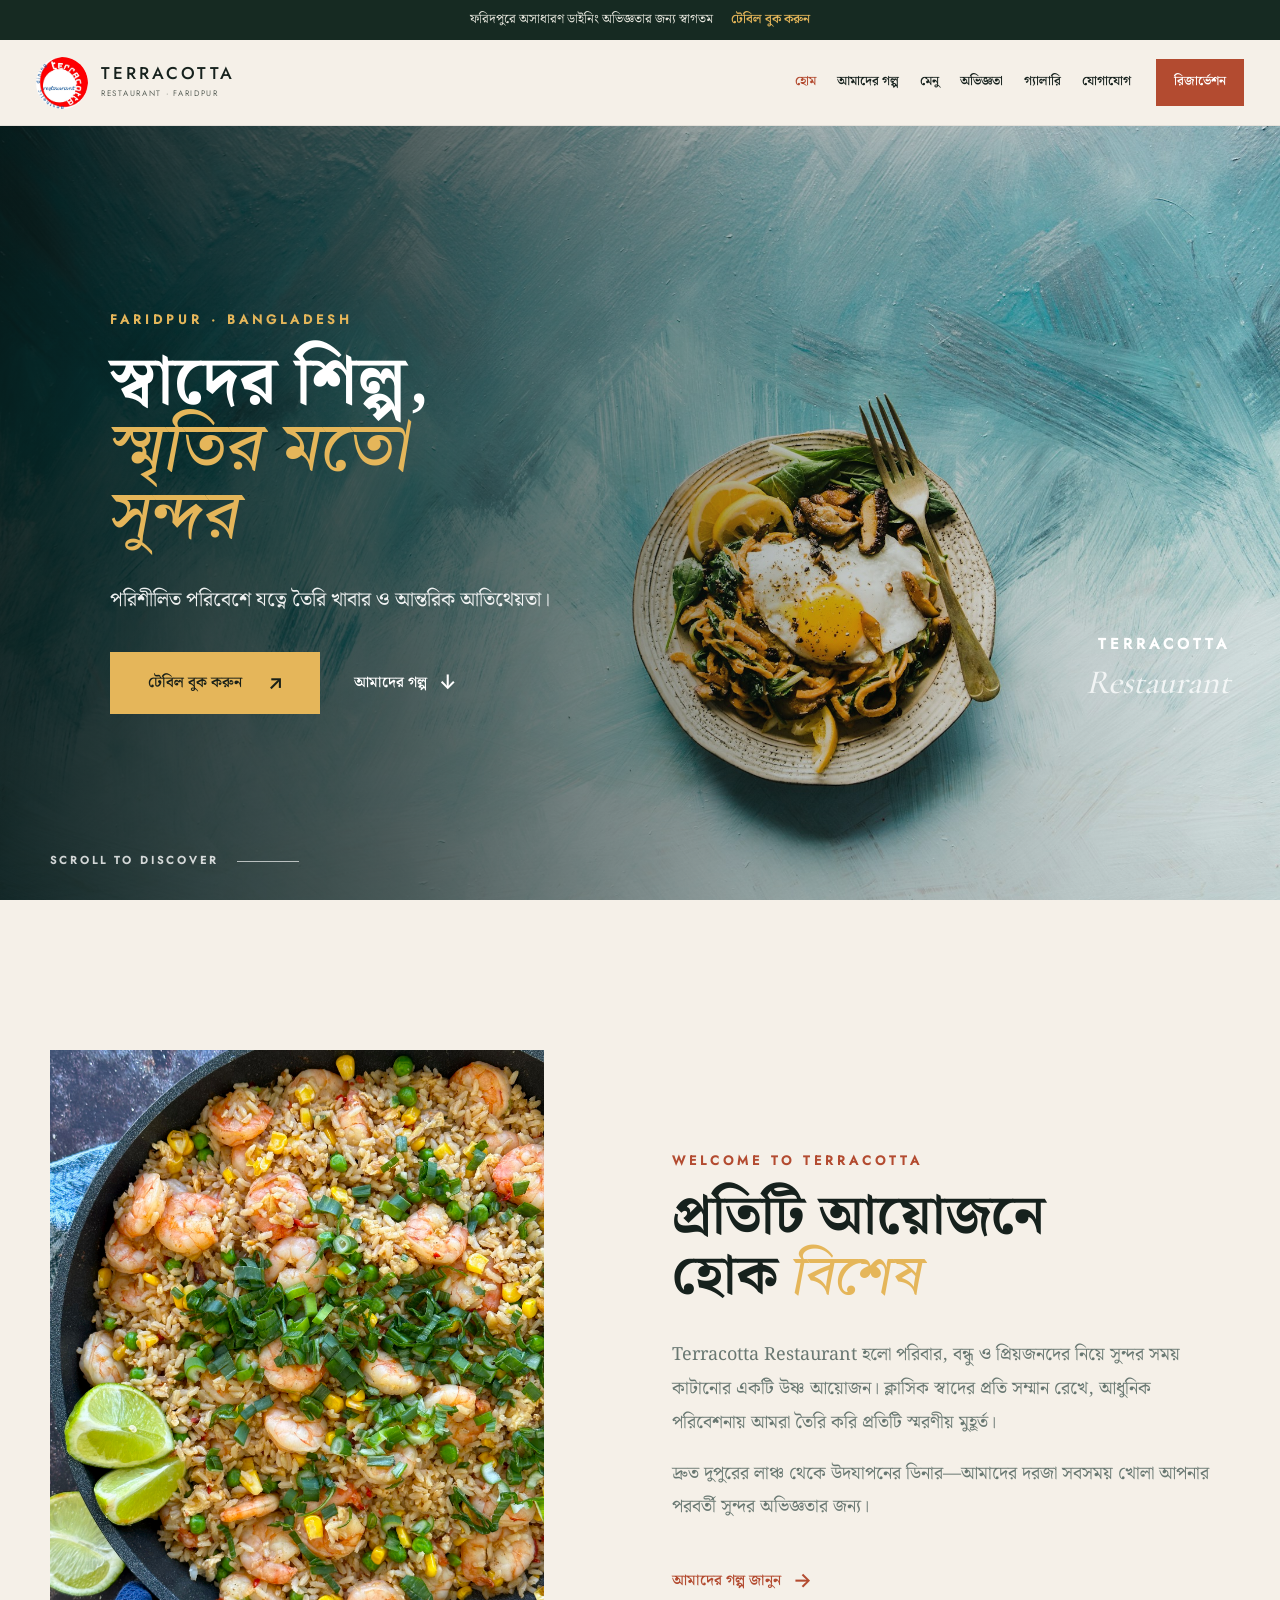
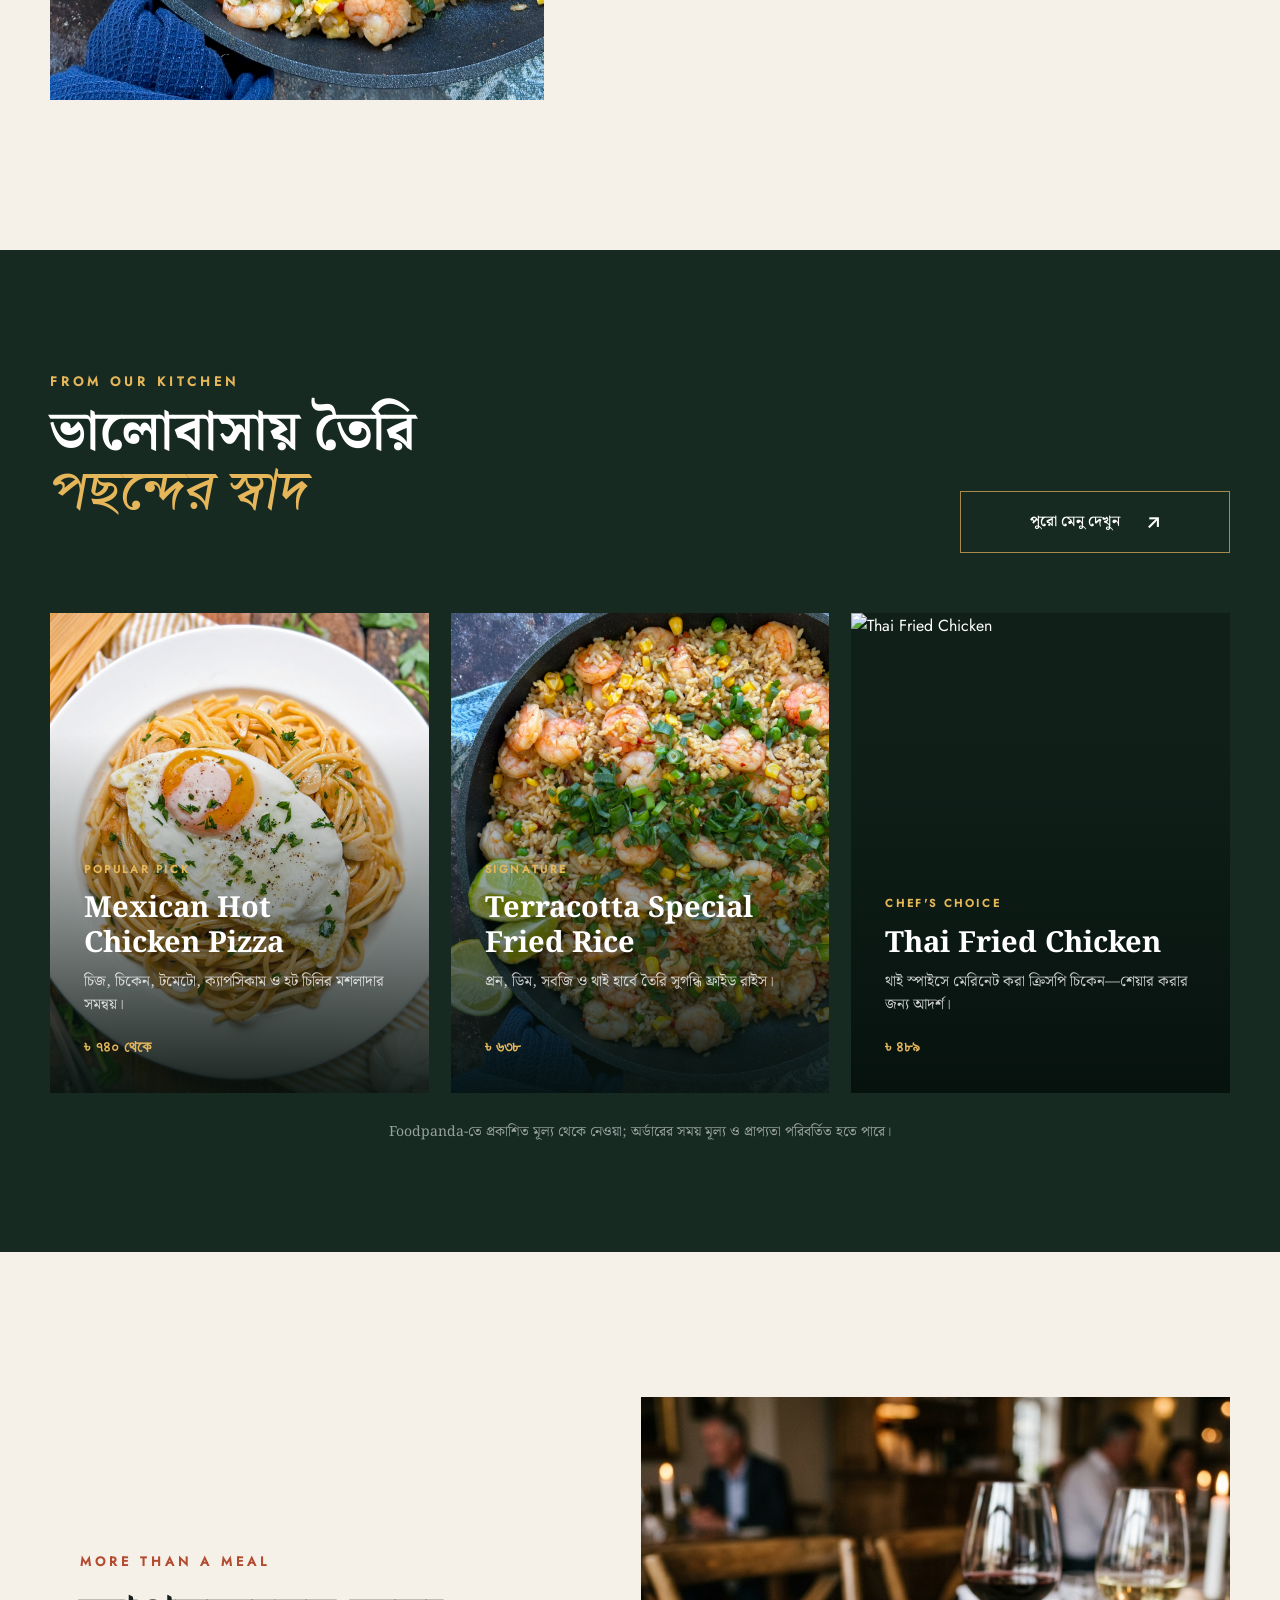
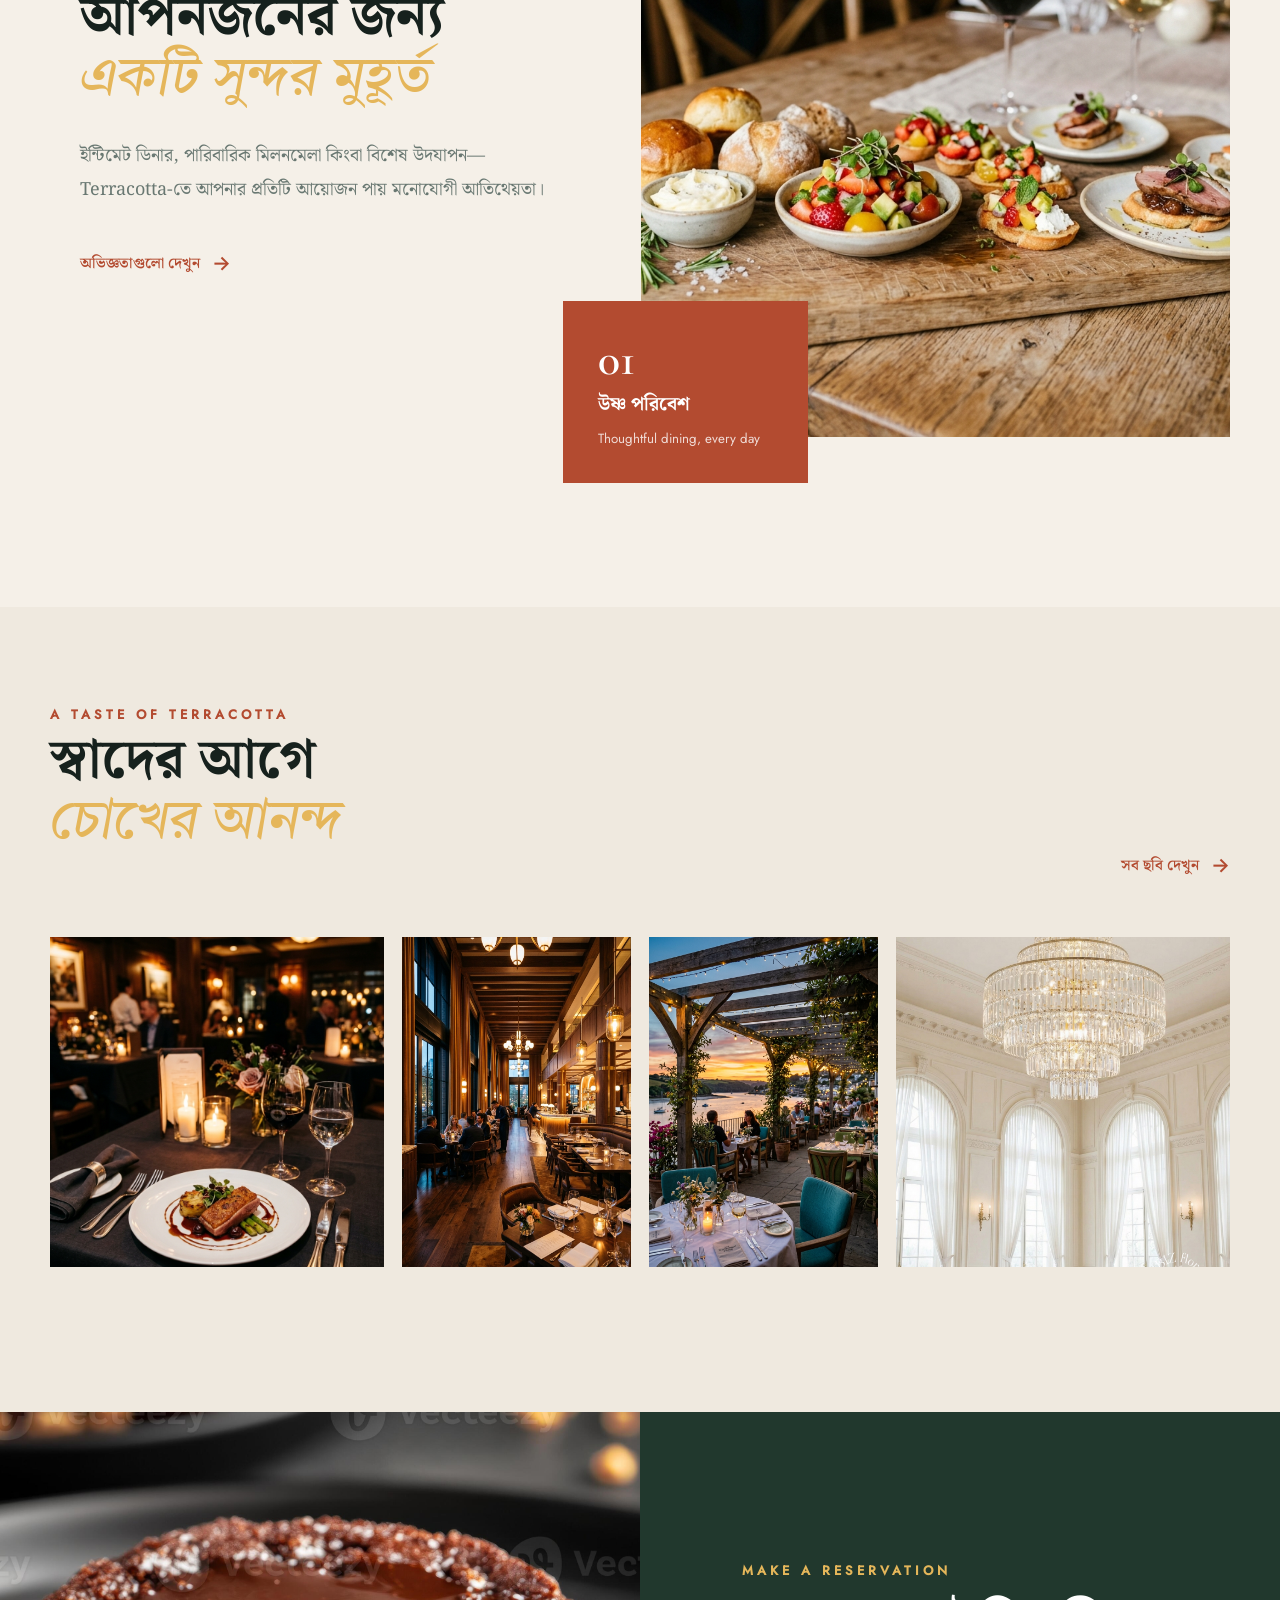
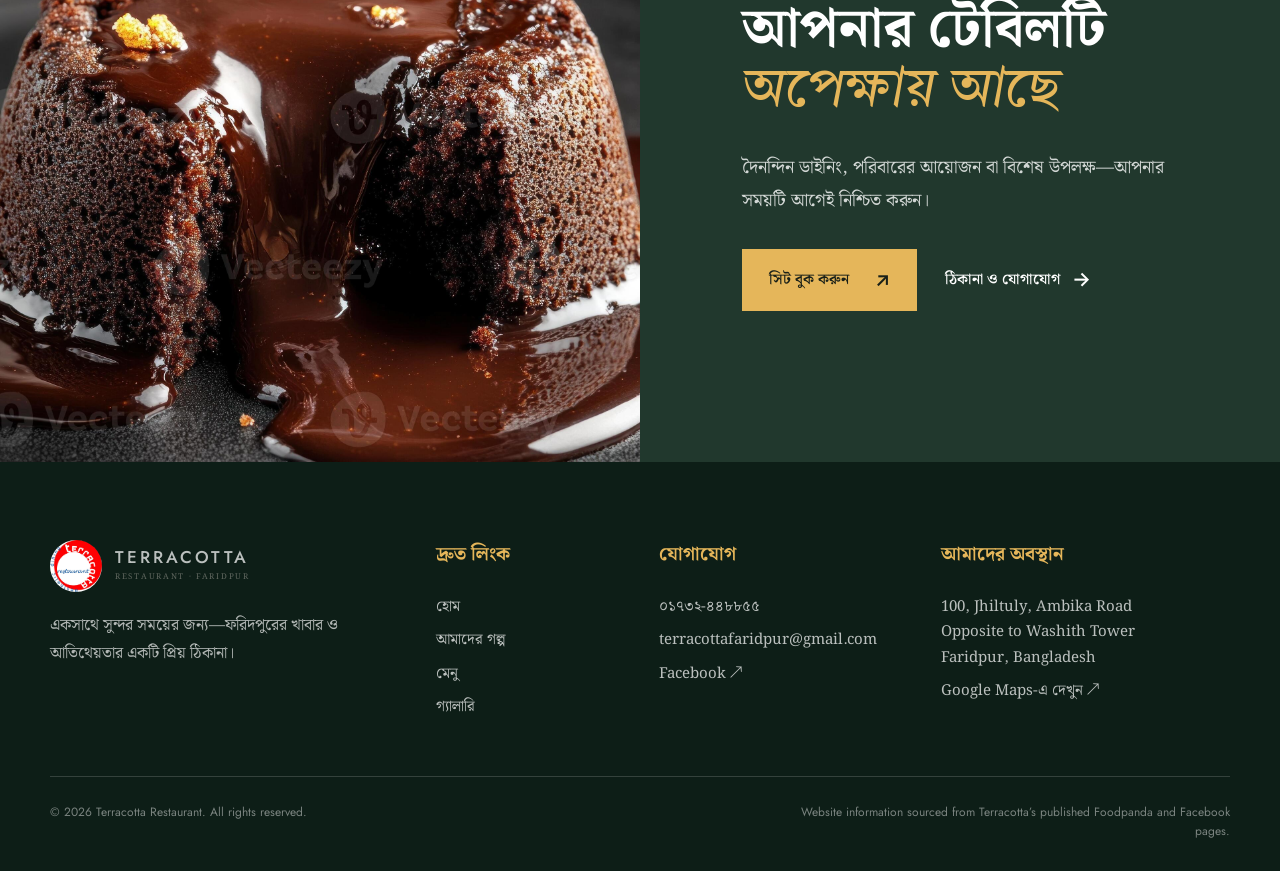
==== commit a019adce: "Update site pages, styling, and navigation for Terracotta Restaurant" ====
--- a/index.html
+++ b/index.html
@@ -4,32 +4,18 @@
   <meta charset="UTF-8">
   <meta name="viewport" content="width=device-width, initial-scale=1.0">
   <title>Terracotta Restaurant · Faridpur</title>
-  <meta name="description" content="Terracotta Restaurant — Faridpur-এর স্মরণীয় স্বাদ ও আতিথেয়তার ঠিকানা।">
+  <meta name="description" content="Terracotta Restaurant, Faridpur — স্মরণীয় খাবার, পারিবারিক মুহূর্ত এবং উদযাপনের ঠিকানা।">
   <link rel="icon" type="image/jpeg" href="assets/logo-restaurant.jpg">
-  <link rel="preconnect" href="https://fonts.googleapis.com">
-  <link rel="preconnect" href="https://fonts.gstatic.com" crossorigin>
-  <link href="https://fonts.googleapis.com/css2?family=Inter:wght@300;400;500;600&family=Noto+Serif+Bengali:wght@400;500;600;700&family=Tiro+Bangla:ital@0;1&display=swap" rel="stylesheet">
   <link rel="stylesheet" href="styles.css">
 </head>
 <body>
-  <div class="announcement-bar">
-    ফরিদপুরে অসাধারণ ডাইনিং অভিজ্ঞতার জন্য স্বাগতম
-    <a href="reservation.html">টেবিল বুক করুন</a>
-  </div>
-
+  <div class="announcement-bar">ফরিদপুরে অসাধারণ ডাইনিং অভিজ্ঞতার জন্য স্বাগতম <a href="reservation.html">টেবিল বুক করুন</a></div>
   <header class="site-header" id="header">
     <div class="header-inner">
-      <a class="brand" href="index.html" aria-label="Terracotta Restaurant home">
-        <img src="assets/logo-restaurant.jpg" alt="Terracotta Restaurant logo">
-        <span class="brand-copy"><strong>TERRACOTTA</strong><small>RESTAURANT · FARIDPUR</small></span>
-      </a>
+      <a class="brand" href="index.html" aria-label="Terracotta Restaurant home"><img src="assets/logo-restaurant.jpg" alt="Terracotta Restaurant logo"><span class="brand-copy"><strong>TERRACOTTA</strong><small>RESTAURANT · FARIDPUR</small></span></a>
       <button class="mobile-menu-btn" id="mobileMenuBtn" aria-label="মেনু খুলুন" aria-expanded="false"><i></i><i></i><i></i></button>
       <nav class="main-nav" id="navLinks" aria-label="প্রধান নেভিগেশন">
-        <a href="about.html">আমাদের গল্প</a>
-        <a href="menu.html">মেনু</a>
-        <a href="experience.html">অভিজ্ঞতা</a>
-        <a href="gallery.html">গ্যালারি</a>
-        <a class="nav-cta" href="reservation.html">রিজার্ভেশন</a>
+        <a class="active" href="index.html">হোম</a><a href="about.html">আমাদের গল্প</a><a href="menu.html">মেনু</a><a href="experience.html">অভিজ্ঞতা</a><a href="gallery.html">গ্যালারি</a><a href="contact.html">যোগাযোগ</a><a class="nav-cta" href="reservation.html">রিজার্ভেশন</a>
       </nav>
     </div>
   </header>
@@ -38,29 +24,43 @@
     <section class="hero" id="home">
       <img class="hero-image" src="assets/hero.jpg" alt="Terracotta-এর স্বাক্ষর খাবার">
       <div class="hero-shade"></div>
-      <div class="hero-inner page-width">
-        <div class="hero-copy">
-          <p class="eyebrow gold">FARIDPUR · BANGLADESH</p>
-          <h1>স্বাদের শিল্প,<br><em>স্মৃতির মতো<br>সুন্দর</em></h1>
-          <p class="hero-lead">পরিশীলিত পরিবেশ, যত্নে তৈরি খাবার এবং প্রাণবন্ত আতিথেয়তার এক অনন্য ঠিকানা।</p>
-          <div class="hero-actions">
-            <a class="button button-gold" href="reservation.html">টেবিল বুক করুন <span>↗</span></a>
-            <a class="text-link light" href="menu.html">মেনু দেখুন <span>↓</span></a>
-          </div>
-        </div>
-      </div>
-      <div class="hero-bottom page-width">
-        <span class="scroll-note">SCROLL TO DISCOVER <i></i></span>
-        <span class="hero-watermark"><b>TERRACOTTA</b><em>Restaurant</em></span>
+      <div class="hero-inner page-width"><div class="hero-copy">
+        <p class="eyebrow gold">FARIDPUR · BANGLADESH</p>
+        <h1>স্বাদের শিল্প,<br><em>স্মৃতির মতো<br>সুন্দর</em></h1>
+        <p class="hero-lead">পরিশীলিত পরিবেশে যত্নে তৈরি খাবার ও আন্তরিক আতিথেয়তা।</p>
+        <div class="hero-actions"><a class="button button-gold" href="reservation.html">টেবিল বুক করুন <span>↗</span></a><a class="text-link light" href="#discover">আমাদের গল্প <span>↓</span></a></div>
+      </div></div>
+      <div class="hero-bottom page-width"><span class="scroll-note">SCROLL TO DISCOVER <i></i></span><span class="hero-watermark"><b>TERRACOTTA</b><em>Restaurant</em></span></div>
+    </section>
+
+    <section class="home-intro page-section-light" id="discover">
+      <div class="content-width split-intro">
+        <div class="intro-photo"><img src="assets/food-fried-rice.jpg" alt="Terracotta-এর পরিবেশিত খাবার"></div>
+        <div class="intro-copy"><p class="eyebrow terracotta">WELCOME TO TERRACOTTA</p><h2>প্রতিটি আয়োজনে<br>হোক <em>বিশেষ</em></h2><p>Terracotta Restaurant হলো পরিবার, বন্ধু ও প্রিয়জনদের নিয়ে সুন্দর সময় কাটানোর একটি উষ্ণ আয়োজন। ক্লাসিক স্বাদের প্রতি সম্মান রেখে, আধুনিক পরিবেশনায় আমরা তৈরি করি প্রতিটি স্মরণীয় মুহূর্ত।</p><p>দ্রুত দুপুরের লাঞ্চ থেকে উদযাপনের ডিনার—আমাদের দরজা সবসময় খোলা আপনার পরবর্তী সুন্দর অভিজ্ঞতার জন্য।</p><a class="text-link terracotta-link" href="about.html">আমাদের গল্প জানুন <span>→</span></a></div>
       </div>
     </section>
 
-    <!-- Home intentionally stays focused: the other sections now live on their own pages. -->
+    <section class="home-menu-highlight">
+      <div class="content-width"><div class="section-title-row"><div><p class="eyebrow gold">FROM OUR KITCHEN</p><h2>ভালোবাসায় তৈরি<br><em>পছন্দের স্বাদ</em></h2></div><a class="button button-outline" href="menu.html">পুরো মেনু দেখুন <span>↗</span></a></div>
+        <div class="featured-dishes">
+          <article><img src="assets/sig-pasta.jpg" alt="Mexican Hot Chicken Pizza"><div><span>POPULAR PICK</span><h3>Mexican Hot Chicken Pizza</h3><p>চিজ, চিকেন, টমেটো, ক্যাপসিকাম ও হট চিলির মশলাদার সমন্বয়।</p><strong>৳ ৭৪০ থেকে</strong></div></article>
+          <article><img src="assets/food-fried-rice.jpg" alt="Terracotta Special Fried Rice"><div><span>SIGNATURE</span><h3>Terracotta Special Fried Rice</h3><p>প্রন, ডিম, সবজি ও থাই হার্বে তৈরি সুগন্ধি ফ্রাইড রাইস।</p><strong>৳ ৬৩৮</strong></div></article>
+          <article><img src="assets/sig-samosa-real.jpg" alt="Thai Fried Chicken"><div><span>CHEF'S CHOICE</span><h3>Thai Fried Chicken</h3><p>থাই স্পাইসে মেরিনেট করা ক্রিসপি চিকেন—শেয়ার করার জন্য আদর্শ।</p><strong>৳ ৪৮৯</strong></div></article>
+        </div>
+        <p class="menu-source-note">Foodpanda-তে প্রকাশিত মূল্য থেকে নেওয়া; অর্ডারের সময় মূল্য ও প্রাপ্যতা পরিবর্তিত হতে পারে।</p>
+      </div>
+    </section>
+
+    <section class="home-occasions page-section-light"><div class="content-width occasions-grid"><div class="occasion-copy"><p class="eyebrow terracotta">MORE THAN A MEAL</p><h2>আপনজনের জন্য<br><em>একটি সুন্দর মুহূর্ত</em></h2><p>ইন্টিমেট ডিনার, পারিবারিক মিলনমেলা কিংবা বিশেষ উদযাপন—Terracotta-তে আপনার প্রতিটি আয়োজন পায় মনোযোগী আতিথেয়তা।</p><a class="text-link terracotta-link" href="experience.html">অভিজ্ঞতাগুলো দেখুন <span>→</span></a></div><div class="occasion-photo"><img src="assets/event-board.jpg" alt="বিশেষ ডাইনিং আয়োজন"><div class="occasion-badge"><b>01</b><strong>উষ্ণ পরিবেশ</strong><small>Thoughtful dining, every day</small></div></div></div></section>
+
+    <section class="home-gallery"><div class="content-width"><div class="gallery-heading-home"><div><p class="eyebrow terracotta">A TASTE OF TERRACOTTA</p><h2>স্বাদের আগে<br><em>চোখের আনন্দ</em></h2></div><a class="text-link terracotta-link" href="gallery.html">সব ছবি দেখুন <span>→</span></a></div><div class="home-gallery-grid"><img src="assets/gallery-fine-dining.jpg" alt="Terracotta dining"><img src="assets/gallery-interior.jpg" alt="Terracotta interior"><img src="assets/gallery-outdoor.jpg" alt="Terracotta seating"><img src="assets/gallery-daylight.jpg" alt="Terracotta table setting"></div></div></section>
+
+    <section class="home-visit" id="visit"><div class="visit-photo"><img src="assets/banquet-hall.jpg" alt="Terracotta-এর আয়োজনের স্থান"></div><div class="visit-copy"><p class="eyebrow gold">MAKE A RESERVATION</p><h2>আপনার টেবিলটি<br><em>অপেক্ষায় আছে</em></h2><p>দৈনন্দিন ডাইনিং, পরিবারের আয়োজন বা বিশেষ উপলক্ষ—আপনার সময়টি আগেই নিশ্চিত করুন।</p><div class="visit-actions"><a class="button button-gold" href="reservation.html">সিট বুক করুন <span>↗</span></a><a class="text-link light" href="contact.html">ঠিকানা ও যোগাযোগ <span>→</span></a></div></div></section>
   </main>
 
-  <footer class="site-footer">
-    <div class="footer-inner"><a class="brand" href="index.html"><img src="assets/logo-restaurant.jpg" alt="Terracotta logo"><span class="brand-copy"><strong>TERRACOTTA</strong><small>RESTAURANT · FARIDPUR</small></span></a><p>একসাথে সুন্দর সময়ের জন্য!</p><a class="footer-link" href="https://www.facebook.com/profile.php?id=100063638885169" target="_blank" rel="noopener">Facebook ↗</a></div>
-    <div class="footer-bottom"><span>© 2026 Terracotta Restaurant. All rights reserved.</span></div>
+  <footer class="site-footer site-footer-rich">
+    <div class="footer-grid content-width"><div class="footer-brand"><a class="brand" href="index.html"><img src="assets/logo-restaurant.jpg" alt="Terracotta logo"><span class="brand-copy"><strong>TERRACOTTA</strong><small>RESTAURANT · FARIDPUR</small></span></a><p>একসাথে সুন্দর সময়ের জন্য—ফরিদপুরের খাবার ও আতিথেয়তার একটি প্রিয় ঠিকানা।</p></div><div><h3>দ্রুত লিংক</h3><a href="index.html">হোম</a><a href="about.html">আমাদের গল্প</a><a href="menu.html">মেনু</a><a href="gallery.html">গ্যালারি</a></div><div><h3>যোগাযোগ</h3><a href="tel:+8801732448855">০১৭৩২-৪৪৮৮৫৫</a><a href="mailto:terracottafaridpur@gmail.com">terracottafaridpur@gmail.com</a><a href="https://www.facebook.com/profile.php?id=100063638885169" target="_blank" rel="noopener">Facebook ↗</a></div><div><h3>আমাদের অবস্থান</h3><p>100, Jhiltuly, Ambika Road<br>Opposite to Washith Tower<br>Faridpur, Bangladesh</p><a href="https://maps.app.goo.gl/ciB4F9gbJDZogEp39?g_st=ic" target="_blank" rel="noopener">Google Maps-এ দেখুন ↗</a></div></div>
+    <div class="footer-bottom content-width"><span>© <span class="current-year">2026</span> Terracotta Restaurant. All rights reserved.</span><span>Website information sourced from Terracotta’s published Foodpanda and Facebook pages.</span></div>
   </footer>
   <script src="js/main.js"></script>
 </body>
--- a/styles.css
+++ b/styles.css
@@ -30,3 +30,22 @@
 @media (max-width:900px){.main-nav{top:82px}.hero-copy{padding-left:0}.inner-page .welcome{padding:80px 0}.inner-page .welcome h1,.inner-page .signatures h1,.inner-page .events h1,.inner-page .gallery h1,.inner-page .reservation h1{font-size:47px}.inner-page .signatures{padding:70px 0}.inner-page .events{padding:80px 0 110px}.inner-page .gallery{padding:80px 0}.inner-page .reservation-image{min-height:390px}.inner-page .reservation{min-height:0}}
 
 @media (min-width:1401px){.hero-copy{padding-left:96px;max-width:740px}.hero-copy .eyebrow{font-size:12px}.hero h1{font-size:94px;line-height:.98}.hero-lead{max-width:440px;font-size:18px;line-height:1.68;margin:28px 0 32px}.hero-actions{gap:32px}.hero-actions .button{min-width:200px;min-height:62px;padding:0 26px;font-size:15px;gap:26px}.hero-actions .text-link{font-size:15px}}
+
+/* Full-site content and production pages */
+.content-width{width:min(1280px,calc(100% - 80px));margin-inline:auto}.page-section-light{background:var(--cream)}.home-intro{padding:150px 0}.split-intro{display:grid;grid-template-columns:minmax(350px,.94fr) 1.06fr;gap:clamp(60px,10vw,160px);align-items:center}.intro-photo{height:650px;overflow:hidden}.intro-photo img{width:100%;height:100%;object-fit:cover}.intro-copy{max-width:620px}.intro-copy .eyebrow,.occasion-copy .eyebrow{margin-bottom:20px}.intro-copy h2,.occasion-copy h2,.home-menu-highlight h2,.gallery-heading-home h2,.visit-copy h2{font-family:var(--bn);font-size:clamp(46px,4.3vw,70px);line-height:1.08;margin-bottom:30px}.intro-copy h2 em,.occasion-copy h2 em,.home-menu-highlight h2 em,.gallery-heading-home h2 em,.visit-copy h2 em{color:var(--gold);font-family:'Tiro Bangla',var(--bn);font-style:italic;font-weight:500}.intro-copy>p:not(.eyebrow),.occasion-copy>p:not(.eyebrow){font-family:var(--bn);font-size:18px;line-height:1.88;color:var(--muted);margin-bottom:17px}.home-menu-highlight{background:var(--green);padding:124px 0 108px;color:#fff}.section-title-row{display:flex;justify-content:space-between;align-items:flex-end;gap:30px}.section-title-row .eyebrow{margin-bottom:14px}.featured-dishes{display:grid;grid-template-columns:repeat(3,1fr);gap:22px;margin-top:60px}.featured-dishes article{position:relative;min-height:480px;overflow:hidden;background:#102019}.featured-dishes img{position:absolute;inset:0;width:100%;height:100%;object-fit:cover;transition:transform .55s}.featured-dishes article:hover img{transform:scale(1.04)}.featured-dishes article:after{content:"";position:absolute;inset:25% 0 0;background:linear-gradient(transparent,rgba(6,17,13,.93))}.featured-dishes article>div{position:absolute;z-index:1;bottom:0;left:0;right:0;padding:34px}.featured-dishes span{font-size:11px;letter-spacing:2.6px;color:var(--gold);font-weight:600}.featured-dishes h3{font-family:var(--bn);font-size:29px;line-height:1.2;margin:12px 0 9px}.featured-dishes p{font-family:var(--bn);font-size:15px;line-height:1.55;color:rgba(255,255,255,.78);min-height:48px}.featured-dishes strong{display:block;color:var(--gold);font-size:16px;margin-top:15px}.menu-source-note{font-family:var(--bn);font-size:14px;text-align:center;color:rgba(255,255,255,.56);margin-top:28px}.home-occasions{padding:145px 0 170px}.occasions-grid{display:grid;grid-template-columns:.92fr 1.08fr;align-items:center;gap:90px}.occasion-copy{padding-left:6%}.occasion-photo{position:relative;height:640px}.occasion-photo>img{width:100%;height:100%;object-fit:cover}.occasion-badge{position:absolute;left:-78px;bottom:-46px;width:245px;background:var(--terracotta);color:#fff;padding:35px}.occasion-badge b{display:block;font-family:var(--english);font-size:46px;line-height:1}.occasion-badge strong{display:block;font-family:var(--bn);font-size:19px;margin-top:8px}.occasion-badge small{display:block;margin-top:8px;line-height:1.45;color:rgba(255,255,255,.8)}.home-gallery{padding:100px 0 145px;background:#efe9df}.gallery-heading-home{display:flex;align-items:flex-end;justify-content:space-between;gap:30px;margin-bottom:55px}.gallery-heading-home .eyebrow{margin-bottom:10px}.home-gallery-grid{display:grid;grid-template-columns:1.2fr .82fr .82fr 1.2fr;gap:18px}.home-gallery-grid img{width:100%;height:390px;object-fit:cover}.home-gallery-grid img:nth-child(2){object-position:center}.home-visit{display:grid;grid-template-columns:1fr 1fr;min-height:650px;background:#21382d;color:#fff}.visit-photo img{width:100%;height:100%;min-height:650px;object-fit:cover}.visit-copy{padding:clamp(70px,8vw,130px);display:flex;flex-direction:column;justify-content:center}.visit-copy .eyebrow{margin-bottom:22px}.visit-copy>p:not(.eyebrow){font-family:var(--bn);font-size:18px;line-height:1.85;color:rgba(255,255,255,.8);max-width:500px;margin-bottom:32px}.visit-actions{display:flex;align-items:center;gap:28px}.site-footer-rich{padding:78px 0 0}.footer-grid{display:grid;grid-template-columns:1.6fr .7fr 1fr 1.35fr;gap:50px;padding-bottom:55px}.footer-grid h3{font-family:var(--bn);font-size:19px;color:var(--gold);margin-bottom:16px}.footer-grid>div:not(.footer-brand){display:flex;flex-direction:column;align-items:flex-start;gap:8px}.footer-grid a,.footer-grid p{font-family:var(--bn);font-size:15px;color:rgba(255,255,255,.72);line-height:1.7;transition:color .2s}.footer-grid a:hover{color:var(--gold)}.footer-brand p{font-family:var(--bn);font-size:16px;line-height:1.75;color:rgba(255,255,255,.68);max-width:320px;margin-top:20px}.site-footer-rich .footer-bottom{display:flex;justify-content:space-between;gap:25px;font-size:12px}.site-footer-rich .footer-bottom span:last-child{max-width:460px;text-align:right}
+
+.page-hero{position:relative;min-height:405px;display:flex;align-items:end;color:#fff;overflow:hidden}.page-hero img{position:absolute;inset:0;width:100%;height:100%;object-fit:cover}.page-hero:after{content:"";position:absolute;inset:0;background:linear-gradient(90deg,rgba(8,27,21,.87),rgba(8,27,21,.45))}.page-hero .content-width{position:relative;z-index:1;padding:85px 0}.page-hero h1{font-family:var(--bn);font-size:clamp(48px,5vw,76px);line-height:1.08;max-width:760px}.page-hero h1 em{color:var(--gold);font-family:'Tiro Bangla',var(--bn);font-weight:500}.page-hero .eyebrow{margin-bottom:15px}.page-lead{font-family:var(--bn);font-size:18px;color:rgba(255,255,255,.82);max-width:620px;margin-top:18px}.detail-section{padding:120px 0}.detail-section.alt{background:#eee8df}.detail-section.dark{background:var(--green);color:#fff}.section-kicker{font-size:12px;letter-spacing:3px;font-weight:600;color:var(--terracotta);margin-bottom:14px}.dark .section-kicker{color:var(--gold)}.detail-section h2{font-family:var(--bn);font-size:clamp(38px,4vw,61px);line-height:1.12;margin-bottom:24px}.detail-section h2 em{font-family:'Tiro Bangla',var(--bn);font-weight:500;font-style:italic;color:var(--gold)}.detail-section .body-copy{font-family:var(--bn);font-size:18px;line-height:1.9;color:var(--muted)}.dark .body-copy{color:rgba(255,255,255,.76)}.two-column-content{display:grid;grid-template-columns:1fr 1fr;gap:clamp(55px,9vw,150px);align-items:center}.two-column-content.image-right .content-image{order:2}.content-image{height:570px;overflow:hidden}.content-image img{width:100%;height:100%;object-fit:cover}.value-grid{display:grid;grid-template-columns:repeat(3,1fr);gap:20px;margin-top:60px}.value-card{padding:34px;background:rgba(255,255,255,.07);border:1px solid rgba(229,182,90,.2)}.value-card strong{display:block;color:var(--gold);font-size:13px;letter-spacing:2px;margin-bottom:18px}.value-card h3{font-family:var(--bn);font-size:28px;margin-bottom:10px}.value-card p{font-family:var(--bn);font-size:16px;line-height:1.7;color:rgba(255,255,255,.72)}.stats-strip{display:grid;grid-template-columns:repeat(3,1fr);margin-top:70px;border-top:1px solid rgba(22,42,34,.18);border-bottom:1px solid rgba(22,42,34,.18)}.stat{padding:30px;text-align:center;border-right:1px solid rgba(22,42,34,.18)}.stat:last-child{border:0}.stat strong{display:block;font-family:var(--english);font-size:48px;color:var(--terracotta);line-height:1}.stat span{font-family:var(--bn);font-size:16px;color:var(--muted)}
+
+.menu-intro{padding:90px 0 45px;text-align:center}.menu-intro h1{font-family:var(--bn);font-size:clamp(48px,5vw,74px);line-height:1.1}.menu-intro h1 em{color:var(--gold);font-family:'Tiro Bangla',var(--bn);font-weight:500}.menu-intro>p{font-family:var(--bn);font-size:18px;color:var(--muted);max-width:720px;margin:20px auto 0}.menu-tabs{display:flex;flex-wrap:wrap;justify-content:center;gap:10px;padding:25px 0 55px}.menu-tabs a{border:1px solid rgba(22,42,34,.25);padding:9px 15px;font-family:var(--bn);font-size:14px;transition:.2s}.menu-tabs a:hover{background:var(--green);color:#fff;border-color:var(--green)}.menu-page{padding-bottom:120px}.menu-category{scroll-margin-top:110px;margin-bottom:60px}.menu-category-header{display:flex;justify-content:space-between;align-items:end;border-bottom:2px solid var(--green);padding-bottom:12px;margin-bottom:15px}.menu-category-header h2{font-family:var(--bn);font-size:34px;line-height:1.1}.menu-category-header span{font-size:11px;letter-spacing:2px;color:var(--terracotta);font-weight:600}.menu-list{display:grid;grid-template-columns:repeat(2,1fr);gap:0 50px}.menu-item{padding:18px 0;border-bottom:1px solid rgba(22,42,34,.14)}.menu-item-top{display:flex;align-items:baseline;gap:9px}.menu-item h3{font-family:var(--bn);font-size:19px;line-height:1.35;font-weight:600}.menu-item i{border-bottom:1px dotted rgba(22,42,34,.35);flex:1;transform:translateY(-4px)}.menu-item strong{font-family:var(--sans);font-size:14px;color:var(--terracotta);white-space:nowrap}.menu-item p{font-family:var(--bn);font-size:13px;line-height:1.55;color:var(--muted);margin-top:5px}.menu-cta{background:var(--green);color:#fff;padding:70px;text-align:center}.menu-cta h2{font-family:var(--bn);font-size:42px;line-height:1.2}.menu-cta p{font-family:var(--bn);color:rgba(255,255,255,.75);margin:13px auto 28px;max-width:670px}
+
+.gallery-feature{padding:115px 0 50px}.gallery-feature-grid{display:grid;grid-template-columns:1.2fr .8fr;gap:22px}.gallery-feature-grid img{width:100%;height:570px;object-fit:cover}.gallery-feature-grid img:last-child{height:390px;align-self:end}.gallery-collection{padding:70px 0 125px}.masonry-gallery{display:grid;grid-template-columns:repeat(12,1fr);gap:16px}.masonry-gallery figure{margin:0;overflow:hidden;position:relative;background:var(--green)}.masonry-gallery img{width:100%;height:100%;object-fit:cover;transition:transform .45s,opacity .3s}.masonry-gallery figure:hover img{transform:scale(1.04);opacity:.85}.masonry-gallery figure:nth-child(1){grid-column:span 5;height:430px}.masonry-gallery figure:nth-child(2){grid-column:span 3;height:430px}.masonry-gallery figure:nth-child(3){grid-column:span 4;height:430px}.masonry-gallery figure:nth-child(4){grid-column:span 4;height:320px}.masonry-gallery figure:nth-child(5){grid-column:span 4;height:320px}.masonry-gallery figure:nth-child(6){grid-column:span 4;height:320px}.masonry-gallery figcaption{position:absolute;inset:auto 0 0;padding:20px;color:#fff;font-family:var(--bn);font-size:17px;background:linear-gradient(transparent,rgba(0,0,0,.72))}
+
+.experience-cards{display:grid;grid-template-columns:repeat(3,1fr);gap:22px;margin-top:50px}.experience-card{border:1px solid rgba(22,42,34,.15);background:#faf8f4}.experience-card img{width:100%;height:290px;object-fit:cover}.experience-card>div{padding:28px}.experience-card span{color:var(--terracotta);font-size:11px;letter-spacing:2px;font-weight:600}.experience-card h3{font-family:var(--bn);font-size:28px;margin:10px 0}.experience-card p{font-family:var(--bn);font-size:15px;line-height:1.7;color:var(--muted)}.event-band{padding:100px 0;background:linear-gradient(90deg,var(--green) 0%,#294537 100%);color:#fff}.event-band .two-column-content{align-items:start}.event-band .button{margin-top:24px}.event-list{display:flex;flex-direction:column;gap:0;border-top:1px solid rgba(255,255,255,.18)}.event-list div{border-bottom:1px solid rgba(255,255,255,.18);padding:20px 0;font-family:var(--bn);display:flex;justify-content:space-between;gap:20px}.event-list span{color:var(--gold)}
+
+.contact-layout{display:grid;grid-template-columns:.9fr 1.1fr;gap:60px;padding:105px 0}.contact-details h1{font-family:var(--bn);font-size:clamp(46px,5vw,68px);line-height:1.1;margin-bottom:22px}.contact-details h1 em{color:var(--gold);font-family:'Tiro Bangla',var(--bn);font-weight:500}.contact-details>p{font-family:var(--bn);font-size:18px;color:var(--muted);line-height:1.8;max-width:520px}.contact-list{margin-top:34px;display:grid;gap:16px}.contact-list div{padding:18px 0;border-bottom:1px solid rgba(22,42,34,.15)}.contact-list b{display:block;font-size:11px;letter-spacing:2px;color:var(--terracotta);margin-bottom:5px}.contact-list a,.contact-list span{font-family:var(--bn);font-size:17px}.contact-list a:hover{color:var(--terracotta)}.map-frame{width:100%;min-height:560px;border:0;background:#ddd}.contact-cta{background:var(--green);padding:78px 0;color:#fff;text-align:center}.contact-cta h2{font-family:var(--bn);font-size:46px}.contact-cta p{font-family:var(--bn);color:rgba(255,255,255,.75);margin:12px auto 25px;max-width:700px}
+
+.booking-layout{display:grid;grid-template-columns:.85fr 1.15fr;min-height:760px}.booking-layout .booking-image{min-height:760px}.booking-image img{width:100%;height:100%;object-fit:cover}.booking-form-wrap{padding:80px clamp(35px,7vw,125px);background:var(--green);color:#fff}.booking-form-wrap h1{font-family:var(--bn);font-size:clamp(42px,4.5vw,62px);line-height:1.1}.booking-form-wrap h1 em{font-family:'Tiro Bangla',var(--bn);color:var(--gold);font-weight:500}.booking-form-wrap>p{font-family:var(--bn);font-size:17px;line-height:1.75;color:rgba(255,255,255,.76);margin:15px 0 30px}.booking-form{display:grid;grid-template-columns:1fr 1fr;gap:17px}.form-field{display:flex;flex-direction:column;gap:7px}.form-field.full{grid-column:1/-1}.form-field label{font-family:var(--bn);font-size:14px;color:rgba(255,255,255,.86)}.form-field input,.form-field select,.form-field textarea{border:1px solid rgba(255,255,255,.3);background:rgba(255,255,255,.06);color:#fff;font:400 15px var(--sans);padding:13px 14px;outline:none}.form-field option{color:var(--ink)}.form-field textarea{min-height:104px;resize:vertical}.form-field input:focus,.form-field select:focus,.form-field textarea:focus{border-color:var(--gold)}.booking-form .button{border:0;cursor:pointer;margin-top:5px}.form-status{grid-column:1/-1;font-family:var(--bn);font-size:15px;color:var(--gold);min-height:22px}.booking-alternative{font-family:var(--bn);font-size:14px;color:rgba(255,255,255,.64);margin-top:24px}.booking-alternative a{color:var(--gold);text-decoration:underline;text-underline-offset:3px}
+
+@media(max-width:1400px){.header-inner{width:calc(100% - 72px)}.main-nav{gap:21px;font-size:13px}.nav-cta{padding-inline:18px}.content-width{width:min(1180px,calc(100% - 64px))}.home-gallery-grid img{height:330px}.footer-grid{grid-template-columns:1.45fr .75fr 1fr 1.25fr}.page-hero{min-height:360px}.detail-section{padding:100px 0}.booking-layout,.booking-layout .booking-image{min-height:650px}}
+@media(max-width:900px){.content-width{width:calc(100% - 40px)}.main-nav{top:82px}.home-intro,.home-occasions,.detail-section{padding:78px 0}.split-intro,.occasions-grid,.two-column-content,.contact-layout,.booking-layout{grid-template-columns:1fr;gap:42px}.intro-photo,.content-image{height:420px}.intro-copy h2,.occasion-copy h2,.home-menu-highlight h2,.gallery-heading-home h2,.visit-copy h2{font-size:47px}.home-menu-highlight{padding:76px 0}.section-title-row,.gallery-heading-home{display:block}.section-title-row .button,.gallery-heading-home .text-link{margin-top:24px}.featured-dishes,.value-grid,.experience-cards{grid-template-columns:1fr}.featured-dishes article{min-height:390px}.featured-dishes h3{font-size:27px}.occasion-copy{padding-left:0}.occasion-photo{height:440px}.occasion-badge{left:18px;bottom:-34px;width:210px;padding:25px}.home-gallery{padding:78px 0}.home-gallery-grid{grid-template-columns:1fr 1fr}.home-gallery-grid img{height:250px}.home-gallery-grid img:first-child,.home-gallery-grid img:last-child{grid-column:span 2}.home-visit{grid-template-columns:1fr}.visit-photo img{min-height:360px}.visit-copy{padding:65px 20px 78px}.footer-grid{grid-template-columns:1fr 1fr;gap:34px}.footer-brand{grid-column:1/-1}.site-footer-rich .footer-bottom{display:block}.site-footer-rich .footer-bottom span:last-child{display:block;text-align:left;margin-top:7px}.page-hero .content-width{padding:65px 0}.page-lead{font-size:16px}.two-column-content.image-right .content-image{order:0}.stats-strip{margin-top:45px}.gallery-feature{padding:75px 0 28px}.gallery-feature-grid{grid-template-columns:1fr;gap:14px}.gallery-feature-grid img,.gallery-feature-grid img:last-child{height:340px}.gallery-collection{padding:55px 0 78px}.masonry-gallery{grid-template-columns:1fr 1fr;gap:12px}.masonry-gallery figure:nth-child(n){grid-column:auto;height:250px}.masonry-gallery figure:first-child,.masonry-gallery figure:last-child{grid-column:span 2}.menu-intro{padding:70px 0 25px}.menu-tabs{justify-content:flex-start;padding-bottom:38px}.menu-list{grid-template-columns:1fr;gap:0}.menu-category{margin-bottom:45px}.menu-cta{padding:55px 22px}.event-band{padding:72px 0}.booking-layout .booking-image{min-height:360px}.booking-form-wrap{padding:60px 20px 70px}.booking-form{grid-template-columns:1fr}.form-field.full{grid-column:auto}.map-frame{min-height:400px}}
+@media(max-width:520px){.home-gallery-grid{grid-template-columns:1fr}.home-gallery-grid img,.home-gallery-grid img:first-child,.home-gallery-grid img:last-child{grid-column:auto;height:260px}.visit-actions{align-items:flex-start;flex-direction:column}.footer-grid{grid-template-columns:1fr}.footer-brand{grid-column:auto}.masonry-gallery{grid-template-columns:1fr}.masonry-gallery figure:nth-child(n),.masonry-gallery figure:first-child,.masonry-gallery figure:last-child{grid-column:auto;height:260px}.stats-strip{grid-template-columns:1fr}.stat{border-right:0;border-bottom:1px solid rgba(22,42,34,.18)}.stat:last-child{border-bottom:0}.menu-category-header h2{font-size:29px}.menu-item h3{font-size:17px}.menu-item p{font-size:12px}}
